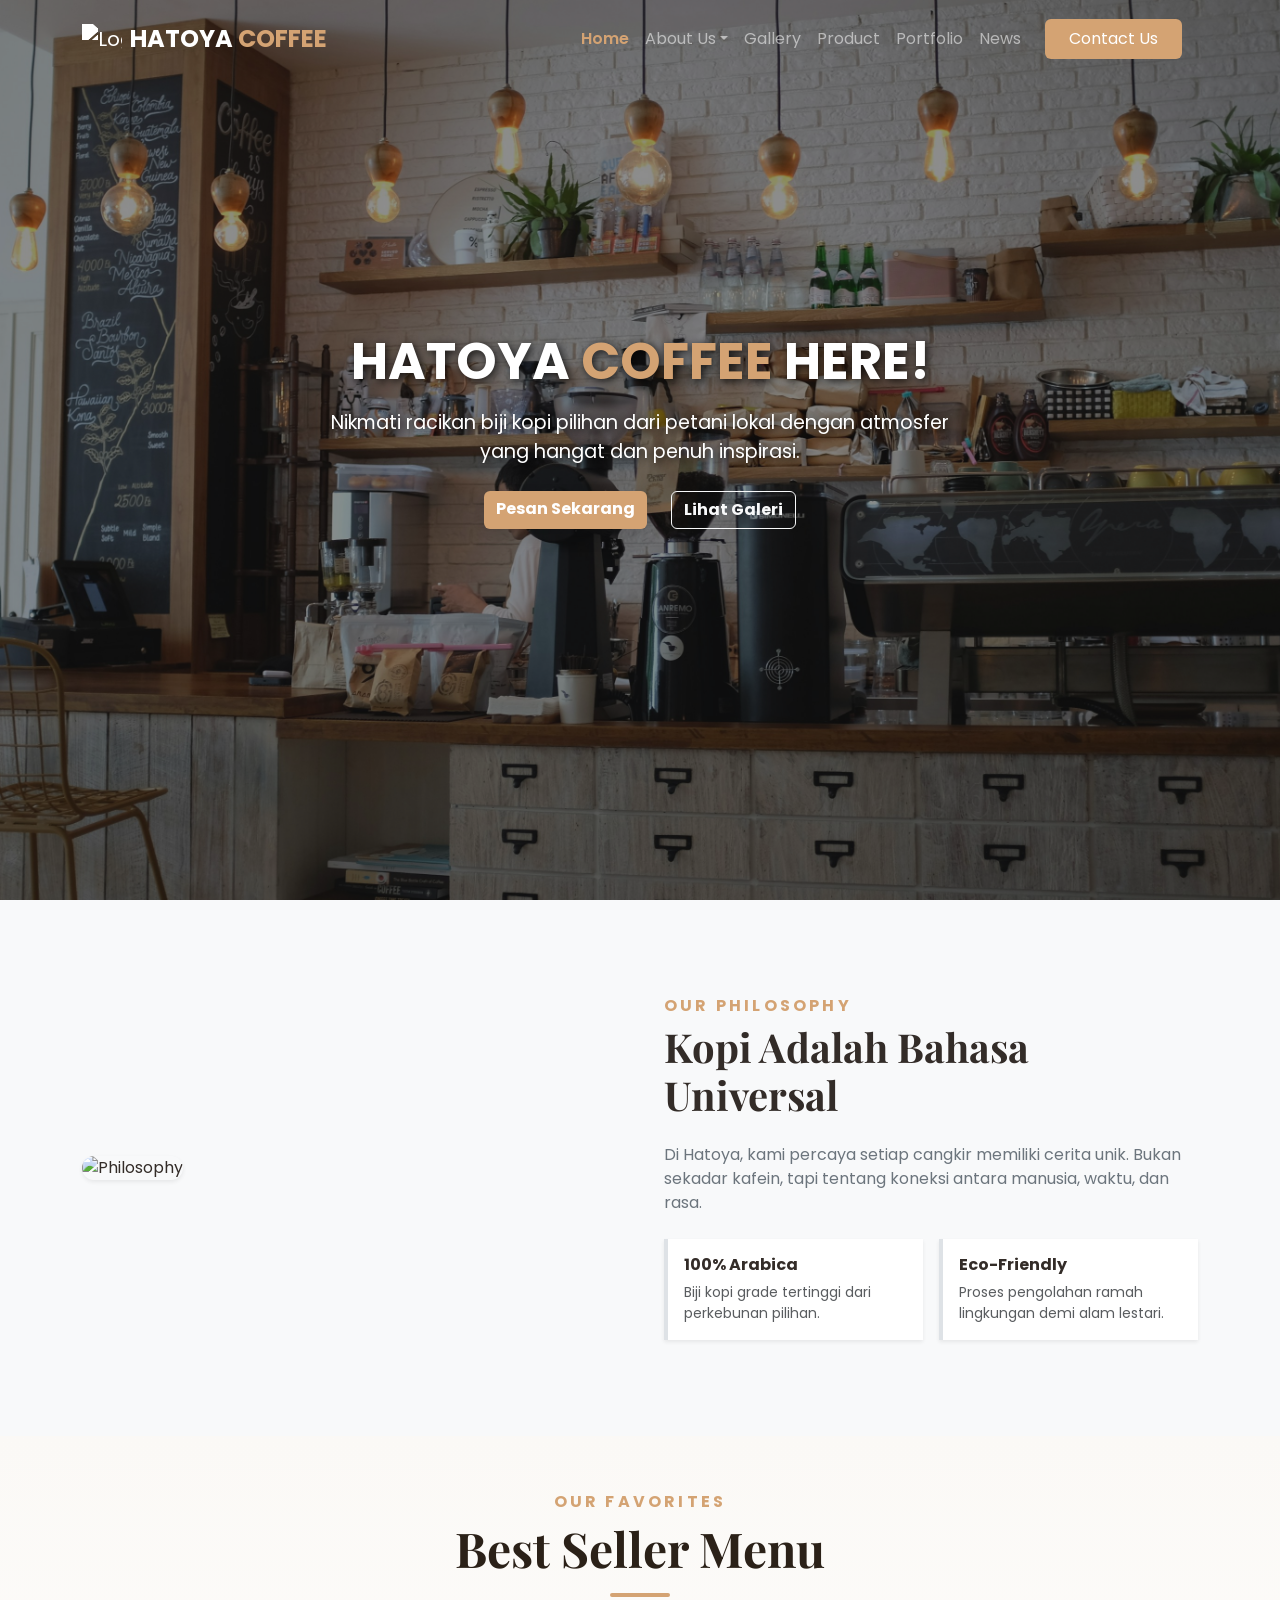
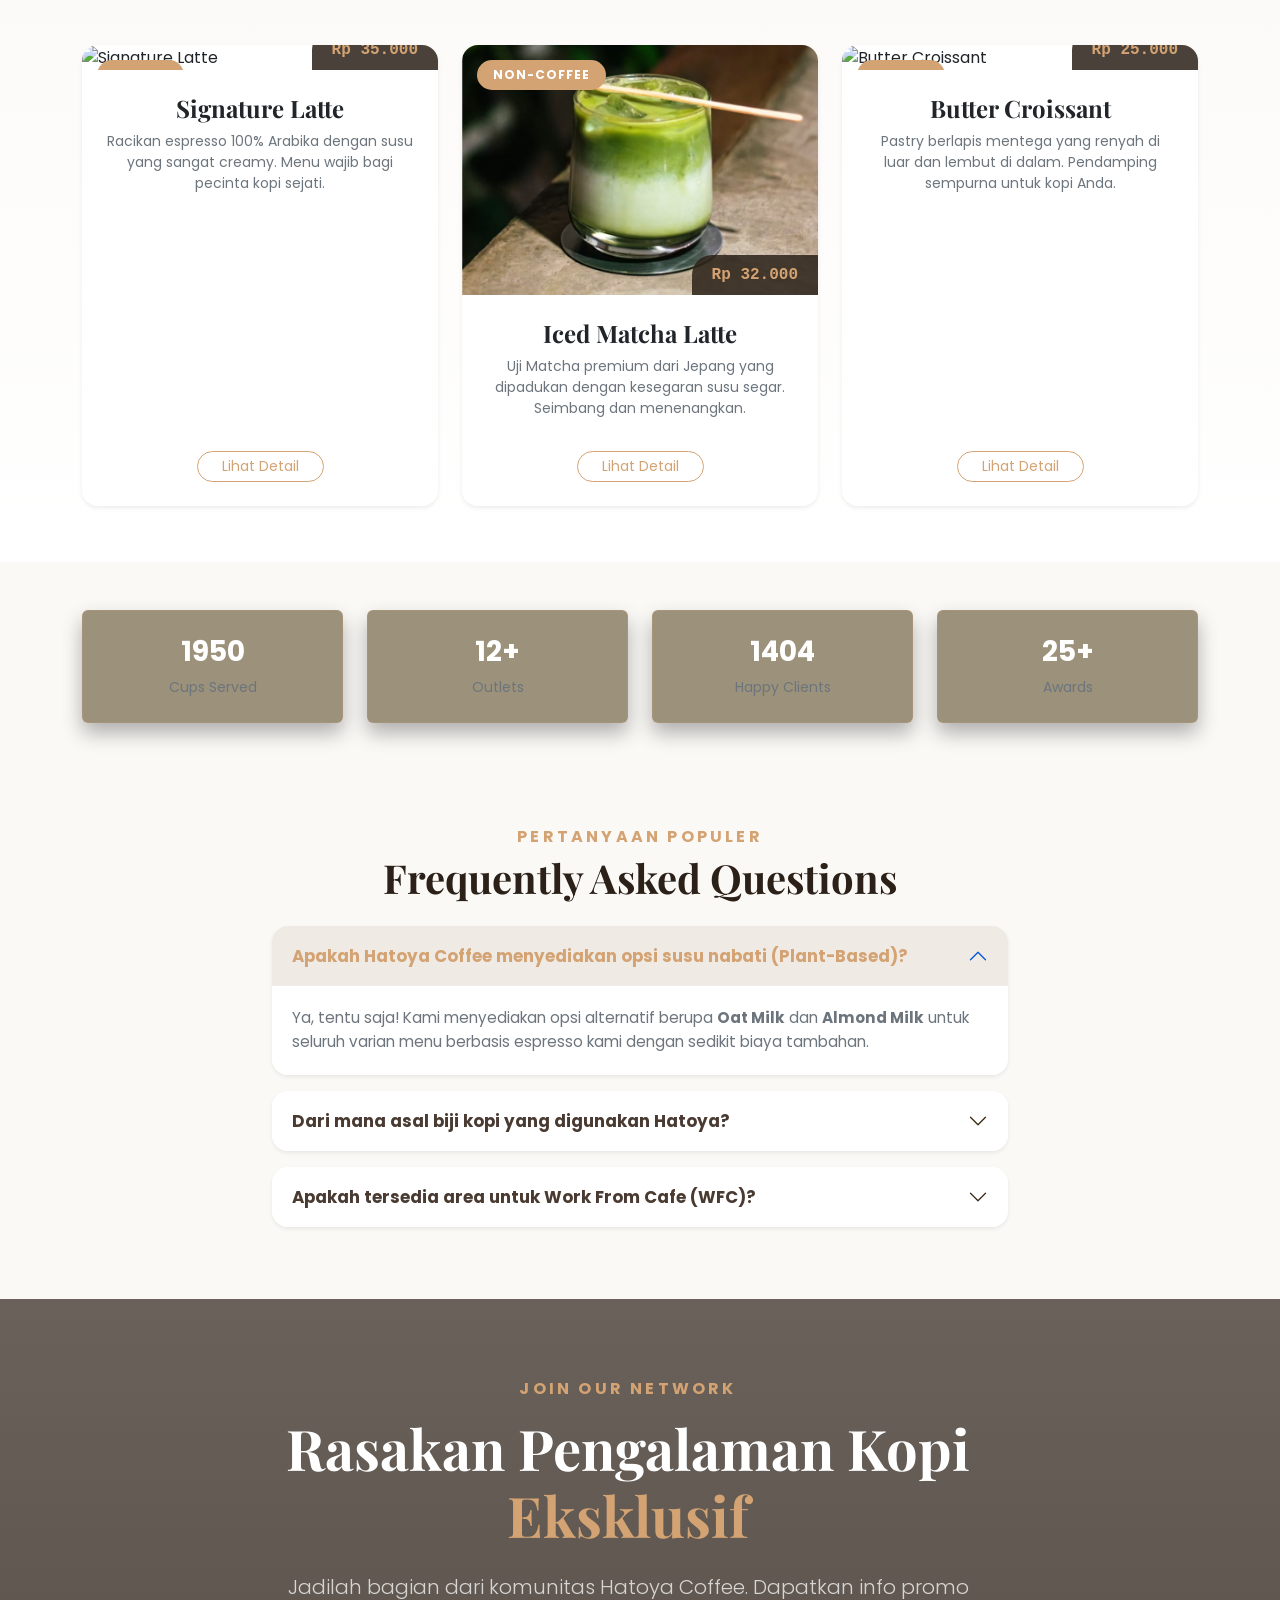
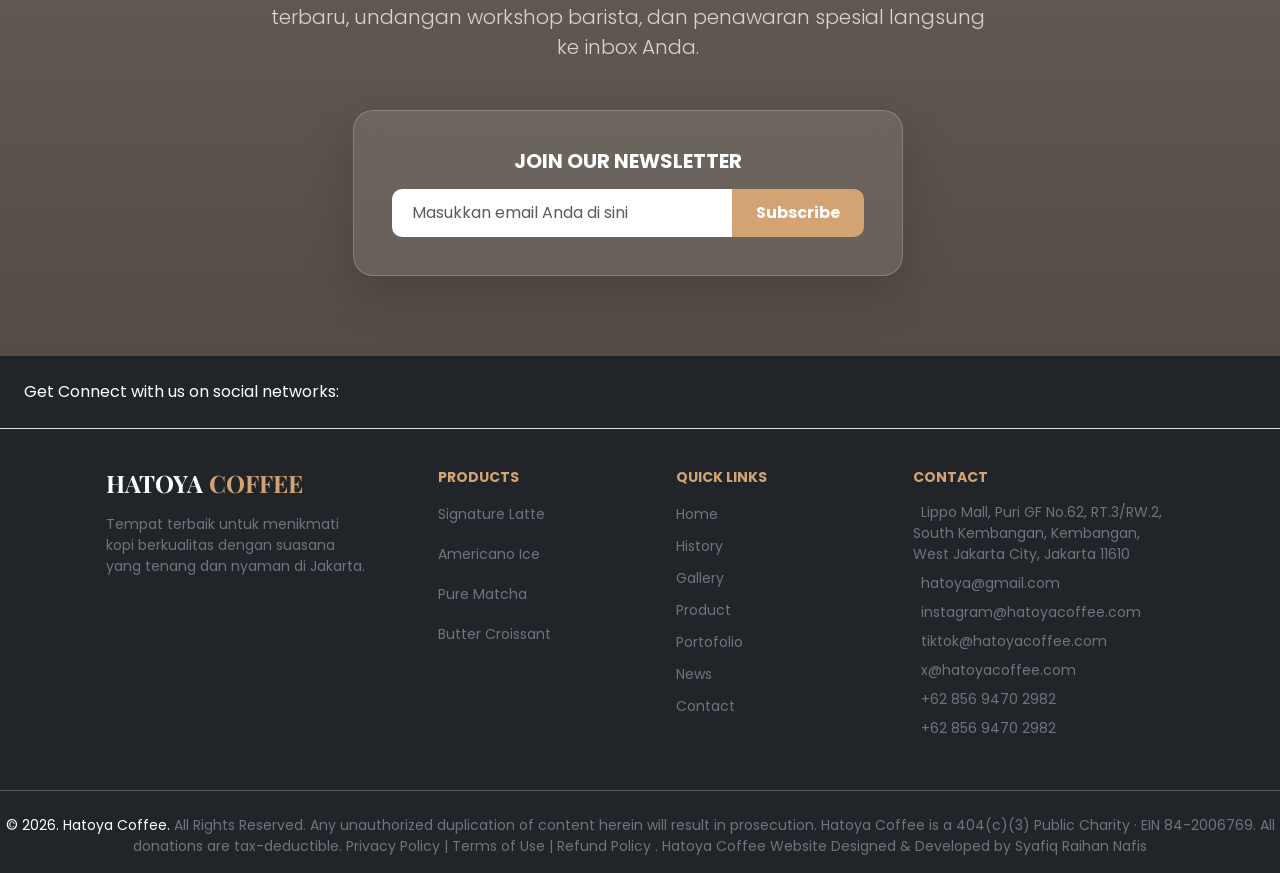
==== index.html @ ca7d9794 "Mengunggah proyek web pertama kali" ====
<!doctype html>
<html lang="en">
  <head>
    <meta charset="UTF-8" />
    <meta name="viewport" content="width=device-width, initial-scale=1.0" />
    <title>Hatoya Coffee - Sensasi Kopi Kekinian</title>

    <link
      href="https://cdn.jsdelivr.net/npm/bootstrap@5.3.3/dist/css/bootstrap.min.css"
      rel="stylesheet"
    />
    <link
      href="https://fonts.googleapis.com/css2?family=Poppins:wght@300;400;600;700&family=Playfair+Display:wght@700&display=swap"
      rel="stylesheet"
    />
    <script
      src="https://kit.fontawesome.com/2e8c644617.js"
      crossorigin="anonymous"
      crossorigin="anonymous"
    ></script>
    <link rel="stylesheet" href="CSS/style.css" />
  </head>

  <body>
    <!-- NAVBAR -->
    <nav
      class="navbar navbar-expand-lg navbar-dark fixed-top py-3 transition-nav"
    >
      <div class="container">
        <a class="navbar-brand d-flex align-items-center" href="index.html">
          <img
            src="https://cdn-icons-png.flaticon.com/512/924/924514.png"
            width="40"
            alt="Logo"
            class="me-2 filter-white"
          />
          <span class="fw-bold fs-4"
            >HATOYA<span class="text-accent"> COFFEE</span></span
          >
        </a>
        <button
          class="navbar-toggler border-0"
          type="button"
          data-bs-toggle="offcanvas"
          data-bs-target="#offcanvasNavbar"
        >
          <span class="navbar-toggler-icon"></span>
        </button>

        <div
          class="offcanvas offcanvas-end text-bg-dark"
          tabindex="-1"
          id="offcanvasNavbar"
        >
          <div class="offcanvas-header">
            <h5 class="offcanvas-title">Menu Utama</h5>
            <button
              type="button"
              class="btn-close btn-close-white"
              data-bs-dismiss="offcanvas"
            ></button>
          </div>
          <div class="offcanvas-body">
            <ul class="navbar-nav justify-content-end flex-grow-1 pe-3">
              <li class="nav-item">
                <a class="nav-link active" href="index.html">Home</a>
              </li>
              <li class="nav-item dropdown">
                <a
                  class="nav-link dropdown-toggle"
                  href="#"
                  role="button"
                  data-bs-toggle="dropdown"
                  >About Us</a
                >
                <ul class="dropdown-menu dropdown-menu-dark">
                  <li>
                    <a class="dropdown-item" href="history.html">History</a>
                  </li>
                  <li>
                    <a class="dropdown-item" href="visi.html"
                      >Vision & Mission</a
                    >
                  </li>
                </ul>
              </li>
              <li class="nav-item">
                <a class="nav-link" href="gallery.html">Gallery</a>
              </li>
              <li class="nav-item">
                <a class="nav-link" href="product.html">Product</a>
              </li>
              <li class="nav-item">
                <a class="nav-link" href="porto.html">Portfolio</a>
              </li>
              <li class="nav-item">
                <a class="nav-link" href="news.html">News</a>
              </li>
              <li class="nav-item">
                <a
                  class="nav-link btn btn-accent ms-lg-3 text-white px-4 mt-2 mt-lg-0 inline-btn-mobile"
                  href="contact.html"
                  >Contact Us</a
                >
              </li>
            </ul>
          </div>
        </div>
      </div>
    </nav>

    <!-- HERO CAROUSEL -->
    <div
      id="carouselExampleSlidesOnly"
      class="carousel slide carousel-fade"
      data-bs-ride="carousel"
      data-bs-interval="3000"
    >
      <div class="carousel-inner">
        <!-- SLIDE 1 -->
        <div class="carousel-item active">
          <div class="carousel-image-wrapper">
            <img
              src="image/nafinia-putra-Kwdp-0pok-I-unsplash (1).jpg"
              class="d-block w-100 hero-img"
              alt="Coffee Slide 1"
            />
          </div>
          <div
            class="carousel-caption d-flex flex-column justify-content-center align-items-center h-100 px-3"
          >
            <h1 class="hero-title fw-bold mb-2 mb-md-3 text-shadow-custom">
              HATOYA <span class="text-accent">COFFEE</span> HERE!
            </h1>
            <p class="hero-desc mb-3 mb-md-4 text-shadow-custom">
              Nikmati racikan biji kopi pilihan dari petani lokal dengan
              atmosfer yang hangat dan penuh inspirasi.
            </p>
            <div class="d-flex gap-2 gap-sm-4 hero-btn-group">
              <a
                href="product.html"
                class="btn btn-accent text-white fw-bold shadow custom-hero-btn"
                >Pesan Sekarang</a
              >
              <a
                href="gallery.html"
                class="btn btn-outline-light fw-bold custom-hero-btn"
                >Lihat Galeri</a
              >
            </div>
          </div>
        </div>

        <!-- SLIDE 2 -->
        <div class="carousel-item">
          <div class="carousel-image-wrapper">
            <img
              src="image/petr-sevcovic-qE1jxYXiwOA-unsplash (1).jpg"
              class="d-block w-100 hero-img"
              alt="Coffee Slide 2"
            />
          </div>
          <div
            class="carousel-caption d-flex flex-column justify-content-center align-items-center h-100 px-3"
          >
            <h1 class="hero-title fw-bold mb-2 mb-md-3 text-shadow-custom">
              HATOYA <span class="text-accent">COFFEE</span> HERE!
            </h1>
            <p class="hero-desc mb-3 mb-md-4 text-shadow-custom">
              Ruang nyaman yang dirancang khusus untuk bekerja, bersantai,
              ataupun berbagi cerita berharga.
            </p>
            <div class="d-flex gap-2 gap-sm-4 hero-btn-group">
              <a
                href="product.html"
                class="btn btn-accent text-white fw-bold shadow custom-hero-btn"
                >Pesan Sekarang</a
              >
              <a
                href="gallery.html"
                class="btn btn-outline-light fw-bold custom-hero-btn"
                >Lihat Galeri</a
              >
            </div>
          </div>
        </div>

        <!-- SLIDE 3 -->
        <div class="carousel-item">
          <div class="carousel-image-wrapper">
            <img
              src="image/daan-evers-tKN1WXrzQ3s-unsplash (1).jpg"
              class="d-block w-100 hero-img"
              alt="Coffee Slide 3"
            />
          </div>
          <div
            class="carousel-caption d-flex flex-column justify-content-center align-items-center h-100 px-3"
          >
            <h1 class="hero-title fw-bold mb-2 mb-md-3 text-shadow-custom">
              HATOYA <span class="text-accent">COFFEE</span> HERE!
            </h1>
            <p class="hero-desc mb-3 mb-md-4 text-shadow-custom">
              Setiap tetes diekstraksi secara presisi oleh barista berpengalaman
              demi rasa otentik yang konsisten.
            </p>
            <div class="d-flex gap-2 gap-sm-4 hero-btn-group">
              <a
                href="product.html"
                class="btn btn-accent text-white fw-bold shadow custom-hero-btn"
                >Pesan Sekarang</a
              >
              <a
                href="gallery.html"
                class="btn btn-outline-light fw-bold custom-hero-btn"
                >Lihat Galeri</a
              >
            </div>
          </div>
        </div>
      </div>
    </div>

    <!-- PHILOSOPHY SECTION -->
    <section class="py-5 bg-light">
      <div class="container py-4 py-md-5">
        <div class="row align-items-center g-4 g-lg-5">
          <div class="col-lg-6">
            <img
              src="https://images.unsplash.com/photo-1442512595331-e89e73853f31?q=80&w=1000&auto=format&fit=crop"
              class="img-fluid rounded-5 shadow-sm w-100 content-img"
              alt="Philosophy"
            />
          </div>
          <div class="col-lg-6 text-center text-lg-start">
            <h6 class="text-accent fw-bold text-uppercase tracking-widest mb-2">
              Our Philosophy
            </h6>
            <h2
              class="display-6 display-md-5 fw-bold mb-3 mb-md-4 font-playfair"
            >
              Kopi Adalah Bahasa Universal
            </h2>
            <p class="text-secondary fs-6 fs-md-5 mb-4">
              Di Hatoya, kami percaya setiap cangkir memiliki cerita unik. Bukan
              sekadar kafein, tapi tentang koneksi antara manusia, waktu, dan
              rasa.
            </p>
            <div class="row g-3 text-start">
              <div class="col-sm-6">
                <div
                  class="p-3 border-start border-4 border-accent bg-white shadow-sm h-100"
                >
                  <h5 class="fw-bold fs-6 fs-sm-5">100% Arabica</h5>
                  <p class="small text-muted mb-0">
                    Biji kopi grade tertinggi dari perkebunan pilihan.
                  </p>
                </div>
              </div>
              <div class="col-sm-6">
                <div
                  class="p-3 border-start border-4 border-accent bg-white shadow-sm h-100"
                >
                  <h5 class="fw-bold fs-6 fs-sm-5">Eco-Friendly</h5>
                  <p class="small text-muted mb-0">
                    Proses pengolahan ramah lingkungan demi alam lestari.
                  </p>
                </div>
              </div>
            </div>
          </div>
        </div>
      </div>
    </section>

    <!-- BEST SELLER -->
    <section class="py-5 best-seller-section">
      <div class="container py-2">
        <div class="text-center mb-5">
          <h6 class="text-accent fw-bold text-uppercase tracking-widest mb-2">
            Our Favorites
          </h6>
          <h2 class="display-5 fw-bold font-playfair text-coffee-dark">
            Best Seller Menu
          </h2>
          <div class="divider-coffee mx-auto mt-3"></div>
        </div>

        <div class="row row-cols-1 row-cols-md-3 g-4 justify-content-center">
          <div class="col">
            <div
              class="card h-100 border-0 shadow-sm rounded-4 overflow-hidden card-best-seller"
            >
              <div class="position-relative overflow-hidden group-img">
                <img
                  src="https://images.unsplash.com/photo-1593443320739-77f74939d0da?q=80&w=736&auto=format&fit=crop&ixlib=rb-4.1.0&ixid=M3wxMjA3fDB8MHxwaG90by1wYWdlfHx8fGVufDB8fHx8fA%3D%3D"
                  class="card-img-top img-zoom"
                  alt="Signature Latte"
                />
                <div class="card-badge-top">Coffee</div>
                <div class="price-overlay">Rp 35.000</div>
              </div>
              <div class="card-body p-4 text-center">
                <h5 class="card-title fw-bold font-playfair fs-4">
                  Signature Latte
                </h5>
                <p class="card-text text-secondary small">
                  Racikan espresso 100% Arabika dengan susu yang sangat creamy.
                  Menu wajib bagi pecinta kopi sejati.
                </p>
              </div>
              <div class="card-footer bg-white border-0 pb-4 text-center">
                <a
                  href="product.html"
                  class="btn btn-outline-accent rounded-pill px-4 btn-sm"
                  >Lihat Detail</a
                >
              </div>
            </div>
          </div>

          <div class="col">
            <div
              class="card h-100 border-0 shadow-sm rounded-4 overflow-hidden card-best-seller"
            >
              <div class="position-relative overflow-hidden group-img">
                <img
                  src="image/Cuplikan layar 2026-07-07 213420.png"
                  class="card-img-top img-zoom"
                  alt="Matcha Latte"
                />
                <div class="card-badge-top">Non-Coffee</div>
                <div class="price-overlay">Rp 32.000</div>
              </div>
              <div class="card-body p-4 text-center">
                <h5 class="card-title fw-bold font-playfair fs-4">
                  Iced Matcha Latte
                </h5>
                <p class="card-text text-secondary small">
                  Uji Matcha premium dari Jepang yang dipadukan dengan kesegaran
                  susu segar. Seimbang dan menenangkan.
                </p>
              </div>
              <div class="card-footer bg-white border-0 pb-4 text-center">
                <a
                  href="product.html"
                  class="btn btn-outline-accent rounded-pill px-4 btn-sm"
                  >Lihat Detail</a
                >
              </div>
            </div>
          </div>

          <div class="col">
            <div
              class="card h-100 border-0 shadow-sm rounded-4 overflow-hidden card-best-seller"
            >
              <div class="position-relative overflow-hidden group-img">
                <img
                  src="https://images.unsplash.com/photo-1555507036-ab1f4038808a?q=80&w=800"
                  class="card-img-top img-zoom"
                  alt="Butter Croissant"
                />
                <div class="card-badge-top">Pastry</div>
                <div class="price-overlay">Rp 25.000</div>
              </div>
              <div class="card-body p-4 text-center">
                <h5 class="card-title fw-bold font-playfair fs-4">
                  Butter Croissant
                </h5>
                <p class="card-text text-secondary small">
                  Pastry berlapis mentega yang renyah di luar dan lembut di
                  dalam. Pendamping sempurna untuk kopi Anda.
                </p>
              </div>
              <div class="card-footer bg-white border-0 pb-4 text-center">
                <a
                  href="product.html"
                  class="btn btn-outline-accent rounded-pill px-4 btn-sm"
                  >Lihat Detail</a
                >
              </div>
            </div>
          </div>
        </div>
      </div>
    </section>

    <!-- COUNTER FACT SECTION -->
    <section class="py-5 text-white text-center">
      <div class="container">
        <div class="row g-3 g-md-4 justify-content-center">
          <div class="col-6 col-md-3">
            <div class="box-team-1 rounded h-100">
              <i
                class="fa-solid fa-mug-hot fa-2x fa-md-3x text-accent mb-2 mb-md-3"
              ></i>
              <h2 class="counter-item fw-bold fs-3 fs-md-2" data-target="5000">
                0
              </h2>
              <p class="text-secondary small mb-0">Cups Served</p>
            </div>
          </div>

          <div class="col-6 col-md-3">
            <div class="box-team-1 rounded h-100">
              <i
                class="fa-solid fa-store fa-2x fa-md-3x text-accent mb-2 mb-md-3"
              ></i>
              <h2 class="counter-item fw-bold fs-3 fs-md-2" data-target="12">
                0
              </h2>
              <p class="text-secondary small mb-0">Outlets</p>
            </div>
          </div>

          <div class="col-6 col-md-3">
            <div class="box-team-1 rounded h-100">
              <i
                class="fa-solid fa-face-smile fa-2x text-accent mb-2 mb-md-3"
              ></i>
              <h2 class="counter-item fw-bold fs-3 fs-md-2" data-target="3500">
                0
              </h2>
              <p class="text-secondary small mb-0">Happy Clients</p>
            </div>
          </div>

          <div class="col-6 col-md-3">
            <div class="box-team-1 rounded h-100">
              <i class="fa-solid fa-award fa-2x text-accent mb-2 mb-md-3"></i>
              <h2 class="counter-item fw-bold fs-3 fs-md-2" data-target="25">
                0
              </h2>
              <p class="text-secondary small mb-0">Awards</p>
            </div>
          </div>
        </div>
      </div>
    </section>

    <!-- FAQ -->
    <section class="py-5 faq-section">
      <div class="container py-2">
        <div class="row justify-content-center">
          <div class="col-lg-8 col-md-10">
            <div class="text-center mb-4">
              <h6
                class="text-accent fw-bold text-uppercase tracking-widest mb-2"
              >
                Pertanyaan Populer
              </h6>
              <h2 class="display-6 fw-bold font-playfair text-coffee-dark mb-4">
                Frequently Asked Questions
              </h2>
            </div>

            <div class="accordion custom-faq-accordion" id="faqAccordion">
              <div
                class="accordion-item mb-3 border-0 rounded-4 overflow-hidden shadow-sm"
              >
                <h2 class="accordion-header" id="faqHeadingOne">
                  <button
                    class="accordion-button fw-bold"
                    type="button"
                    data-bs-toggle="collapse"
                    data-bs-target="#faqCollapseOne"
                    aria-expanded="true"
                    aria-controls="faqCollapseOne"
                  >
                    Apakah Hatoya Coffee menyediakan opsi susu nabati
                    (Plant-Based)?
                  </button>
                </h2> 
                <div
                  id="faqCollapseOne"
                  class="accordion-collapse collapse show"
                  aria-labelledby="faqHeadingOne"
                  data-bs-parent="#faqAccordion"
                >
                  <div class="accordion-body text-secondary">
                    Ya, tentu saja! Kami menyediakan opsi alternatif berupa
                    <strong>Oat Milk</strong> dan
                    <strong>Almond Milk</strong> untuk seluruh varian menu
                    berbasis espresso kami dengan sedikit biaya tambahan.
                  </div>
                </div>
              </div>

              <div
                class="accordion-item mb-3 border-0 rounded-4 overflow-hidden shadow-sm"
              >
                <h2 class="accordion-header" id="faqHeadingTwo">
                  <button
                    class="accordion-button collapsed fw-bold"
                    type="button"
                    data-bs-toggle="collapse"
                    data-bs-target="#faqCollapseTwo"
                    aria-expanded="false"
                    aria-controls="faqCollapseTwo"
                  >
                    Dari mana asal biji kopi yang digunakan Hatoya?
                  </button>
                </h2>
                <div
                  id="faqCollapseTwo"
                  class="accordion-collapse collapse"
                  aria-labelledby="faqHeadingTwo"
                  data-bs-parent="#faqAccordion"
                >
                  <div class="accordion-body text-secondary">
                    Kami menggunakan 100% biji kopi Arabika pilihan yang
                    didapatkan langsung melalui perdagangan adil (Fair Trade)
                    dari petani lokal di daerah Jawa Barat, Gayo, dan Toraja.
                  </div>
                </div>
              </div>

              <div
                class="accordion-item mb-3 border-0 rounded-4 overflow-hidden shadow-sm"
              >
                <h2 class="accordion-header" id="faqHeadingThree">
                  <button
                    class="accordion-button collapsed fw-bold"
                    type="button"
                    data-bs-toggle="collapse"
                    data-bs-target="#faqCollapseThree"
                    aria-expanded="false"
                    aria-controls="faqCollapseThree"
                  >
                    Apakah tersedia area untuk Work From Cafe (WFC)?
                  </button>
                </h2>
                <div
                  id="faqCollapseThree"
                  class="accordion-collapse collapse"
                  aria-labelledby="faqHeadingThree"
                  data-bs-parent="#faqAccordion"
                >
                  <div class="accordion-body text-secondary">
                    Sangat tersedia. Seluruh outlet kami dilengkapi dengan
                    koneksi Wi-Fi berkecepatan tinggi, stopkontak di setiap
                    meja, serta suasana tenang yang mendukung produktivitas
                    Anda.
                  </div>
                </div>
              </div>
            </div>
          </div>
        </div>
      </div>
    </section>

    <!-- PARALLAX -->
    <section class="parallax-container">
    <div class="parallax-overlay">
      <div class="container h-100 d-flex align-items-center">
        <div class="row w-100 justify-content-center">
          <div class="col-lg-8 text-center text-white">
              <h6 class="text-accent fw-bold text-uppercase tracking-widest mb-3">Join Our Network</h6>
              <h2 class="display-4 fw-bold font-playfair mb-4">Rasakan Pengalaman Kopi <span class="text-accent">Eksklusif</span></h2>
              <p class="lead mb-5 opacity-75">Jadilah bagian dari komunitas Hatoya Coffee. Dapatkan info promo terbaru, undangan workshop barista, dan penawaran spesial langsung ke inbox Anda.</p>
                    
              <div class="newsletter-box mx-auto shadow-lg">
                <form action="" method="post" class="p-2">
                    <h5 class="fw-bold mb-3">JOIN OUR NEWSLETTER</h5>
                      <div class="input-group">
                        <input type="email" class="form-control border-0 bg-white" placeholder="Masukkan email Anda di sini" aria-label="Email address" required>
                        <button class="btn btn-accent px-4 py-2 text-white fw-bold" type="submit">Subscribe</button>
                      </div>
                </form>
              </div>
          </div>
        </div>
      </div>
    </div>
    </section>

    <!-- FOOTER -->
    <footer class="bg-dark text-white pt-0 pb-3">
      <section
        class="d-flex justify-content-center justify-content-lg-between p-4 border-bottom"
      >
        <div class="me-5 d-none d-lg-block">
          <span>Get Connect with us on social networks:</span>
        </div>
        <div>
          <a href="" class="me-4 text-reset text-decoration-none"
            ><i class="fa-brands fa-facebook"></i
          ></a>
          <a href="" class="me-4 text-reset text-decoration-none"
            ><i class="fa-brands fa-tiktok"></i
          ></a>
          <a href="" class="me-4 text-reset text-decoration-none"
            ><i class="fa-brands fa-instagram"></i
          ></a>
          <a href="" class="me-4 text-reset text-decoration-none"
            ><i class="fa-brands fa-x-twitter"></i
          ></a>
        </div>
      </section>
      
      <section class="container text-center text-md-start">
        <div class="row mt-3 g-4">
          <div
            class="col-md-3 col-lg-4 col-xl-3 mx-auto mb-2 text-center text-md-start"
          >
            <h6 class="text-uppercase fw-bold mb-3 fs-4 font-playfair">
              HATOYA <span class="text-accent">COFFEE</span>
            </h6>
            <p class="text-secondary small">
              Tempat terbaik untuk menikmati kopi berkualitas dengan suasana
              yang tenang dan nyaman di Jakarta.
            </p>
            <div class="col-12 my-3 mb-2">
              <iframe src="https://www.google.com/maps/embed?pb=!1m18!1m12!1m3!1d3966.555663594438!2d106.73591387628485!3d-6.1901612937974315!2m3!1f0!2f0!3f0!3m2!1i1024!2i768!4f13.1!3m3!1m2!1s0x2e69f707d075e46d%3A0x4c790dd93c75e12b!2sHatoya%20Matcha!5e0!3m2!1sen!2sid!4v1783397836630!5m2!1sen!2sid" allowfullscreen="" loading="lazy" referrerpolicy="strict-origin-when-cross-origin" class="w-100"></iframe>
            </div>
          </div>
          <div class="col-md-2 col-lg-2 col-xl-2 mx-auto mb-4">
          <h6 class="text-uppercase fw-bold mb-3 text-accent small">Products</h6>
          <p>
            <a href="#" class="text-secondary text-decoration-none hover-link small">Signature Latte</a>
          </p>
          <p>
            <a href="#" class="text-secondary text-decoration-none hover-link small">Americano Ice</a>
          </p>
          <p>
            <a href="#" class="text-secondary text-decoration-none hover-link small">Pure Matcha</a>
          </p>
          <p>
            <a href="#" class="text-secondary text-decoration-none hover-link small">Butter Croissant</a>
          </p>
        </div>
        <!-- GRID COLUMNS -->
          <div
            class="col-md-2 col-lg-2 col-xl-2 mx-auto mb-2 text-center text-md-start"
          >
            <h6 class="text-uppercase fw-bold mb-3 text-accent small">
              Quick Links
            </h6>
            <ul class="list-unstyled adaptive-footer-links">
              <li class="mb-2">
                <a
                  href="index.html"
                  class="text-secondary text-decoration-none hover-link small"
                  >Home</a
                >
              </li>
              <li class="mb-2">
                <a
                  href="history.html"
                  class="text-secondary text-decoration-none hover-link small"
                  >History</a
                >
              </li>
              <li class="mb-2">
                <a
                  href="gallery.html"
                  class="text-secondary text-decoration-none hover-link small"
                  >Gallery</a
                >
              </li>
              <li class="mb-2">
                <a
                  href="product.html"
                  class="text-secondary text-decoration-none hover-link small"
                  >Product</a
                >
              </li>
              <li class="mb-2">
                <a
                  href="porto.html"
                  class="text-secondary text-decoration-none hover-link small"
                  >Portofolio</a
                >
              </li>
              <li class="mb-2">
                <a
                  href="news.html"
                  class="text-secondary text-decoration-none hover-link small"
                  >News</a
                >
              </li>
              <li class="mb-2">
                <a
                  href="contact.html"
                  class="text-secondary text-decoration-none hover-link small"
                  >Contact</a
                >
              </li>
            </ul>
          </div>
          <div
            class="col-md-4 col-lg-3 col-xl-3 mx-auto mb-md-0 mb-2 text-center text-md-start text-secondary"
          >
            <h6 class="text-uppercase fw-bold mb-3 text-accent small">
              Contact
            </h6>
            <p class="small mb-2">
              <i class="fas fa-home me-2 text-accent"></i> Lippo Mall, Puri GF No.62, RT.3/RW.2, South Kembangan, Kembangan, West Jakarta City, Jakarta 11610
            </p>
            <p class="small mb-2">
              <i class="fas fa-envelope me-2 text-accent"></i> hatoya@gmail.com
            </p>
            <p class="small mb-2">
              <i class="fa-brands fa-instagram me-2 text-accent"></i>  instagram@hatoyacoffee.com
            </p>
            <p class="small mb-2">
              <i class="fa-brands fa-tiktok me-2 text-accent"></i>  tiktok@hatoyacoffee.com
            </p>
            <p class="small mb-2">
              <i class="fa-brands fa-x-twitter me-2 text-accent"></i>   x@hatoyacoffee.com
            </p>
            <p class="small mb-2">
              <i class="fas fa-phone me-2 text-accent"></i> +62 856 9470 2982
            </p>
            <p class="small mb-2">
              <i class="fas fa-print me-2 text-accent"></i> +62 856 9470 2982
            </p>
          </div>
        </div>
    </section>

        <hr class="my-4 bg-secondary opacity-25" />
        <div class="text-center text-secondary small">
          <span class="text-white">© 2026. Hatoya Coffee.</span> All Rights Reserved. Any unauthorized duplication of content herein will result in prosecution. Hatoya Coffee is a 404(c)(3) Public Charity · EIN 84-2006769. All donations are tax-deductible. Privacy Policy | Terms of Use | Refund Policy . Hatoya Coffee Website Designed & Developed by Syafiq Raihan Nafis
        </div>
      </div>
    </footer>

    <script src="https://cdn.jsdelivr.net/npm/bootstrap@5.3.3/dist/js/bootstrap.bundle.min.js"></script>

    <script>
      // Navbar scroll effect
      window.addEventListener("scroll", function () {
        const nav = document.querySelector(".navbar");
        if (window.scrollY > 50) {
          nav.classList.add("bg-dark", "shadow", "py-2");
        } else {
          nav.classList.remove("bg-dark", "shadow", "py-2");
        }
      });

      // Counter Animation dengan Intersection Observer agar animasi berjalan saat di-scroll ke areanya saja
      const counters = document.querySelectorAll(".counter-item");
      const speed = 200;

      const runCounter = (counter) => {
        const updateCount = () => {
          const target = +counter.getAttribute("data-target");
          const count = +counter.innerText.replace("+", "");
          const inc = target / speed;

          if (count < target) {
            counter.innerText = Math.ceil(count + inc);
            setTimeout(updateCount, 1);
          } else {
            counter.innerText = target + "+";
          }
        };
        updateCount();
      };

      const observer = new IntersectionObserver(
        (entries, observer) => {
          entries.forEach((entry) => {
            if (entry.isIntersecting) {
              runCounter(entry.target);
              observer.unobserve(entry.target);
            }
          });
        },
        { threshold: 0.5 },
      );

      counters.forEach((counter) => observer.observe(counter));
    </script>
  </body>
</html>
---- CSS/style.css ----
/* Custom Properties */
:root {
  --primary-color: #1e1e1e;
  --accent-color: #d4a373; /* Warna Latte/Coffee */
  --accent-hover: #bc8a5f;
  --text-white: #ffffff;
}

body {
  font-family: "Poppins", sans-serif;
  overflow-x: hidden;
}

.font-playfair {
  font-family: "Playfair Display", serif;
}

.text-accent {
  color: var(--accent-color);
}

.bg-accent {
  background-color: var(--accent-color);
}

.btn-accent {
  background-color: var(--accent-color);
  border: none;
  transition: 0.3s;
}

.btn-accent:hover {
  background-color: var(--accent-hover);
  transform: translateY(-2px);
}

/* Navbar */
.transition-nav {
  transition: all 0.4s ease;
  background: transparent;
}

.filter-white {
  filter: brightness(0) invert(1);
}

/* Hero Section */
.hero-section {
  min-height: 100vh;
  background:
    linear-gradient(rgba(0, 0, 0, 0.6), rgba(0, 0, 0, 0.6)),
    url("https://images.unsplash.com/photo-1497933321188-ee538cd79734?q=80&w=2000&auto=format&fit=crop");
  background-size: cover;
  background-position: center;
  background-attachment: fixed;
}

.text-shadow-custom {
  text-shadow: 2px 2px 4px rgba(0, 0, 0, 0.6);
}

.rounded-custom {
  border-radius: 30% 70% 70% 30% / 30% 30% 70% 70%;
}

.hero-text-box h1 {
  text-shadow: 2px 2px 10px rgba(0, 0, 0, 0.5);
}

/* Animations */
.floating-anim {
  animation: floating 3s ease-in-out infinite;
}

@keyframes floating {
  0% {
    transform: translateY(0px);
  }
  50% {
    transform: translateY(-20px);
  }
  100% {
    transform: translateY(0px);
  }
}

/* Hover Effects */
.hover-link:hover {
  color: var(--accent-color) !important;
  padding-left: 5px;
  transition: 0.3s;
}

/* Responsive fixes */
@media (max-width: 991px) {
  .navbar {
    background-color: var(--primary-color) !important;
  }
}

/* History Updated */
/* Update pada style.css */
.tracking-widest {
  letter-spacing: 0.2rem;
}

.badge.bg-accent {
  padding: 10px 20px;
  font-size: 0.9rem;
  border-radius: 50px;
}

.card {
  transition: transform 0.3s ease;
}

.card:hover {
  transform: translateY(-10px);
}

.navbar-nav .nav-link.active {
  color: var(--accent-color) !important;
  font-weight: 600;
}
/* History Updated */

/* Gallery Updated */
/* Gallery Styles */
.gallery-card {
  position: relative;
  overflow: hidden;
  border-radius: 15px;
  cursor: pointer;
  height: 250px;
}

.gallery-card img {
  width: 100%;
  height: 100%;
  object-fit: cover;
  transition: transform 0.5s ease;
}

.gallery-overlay {
  position: absolute;
  top: 0;
  left: 0;
  width: 100%;
  height: 100%;
  background: rgba(212, 163, 115, 0.7); /* Accent Color with Transparency */
  display: flex;
  align-items: center;
  justify-content: center;
  opacity: 0;
  transition: opacity 0.3s ease;
  color: white;
}

.gallery-card:hover img {
  transform: scale(1.1);
}

.gallery-card:hover .gallery-overlay {
  opacity: 1;
}

.gallery-item {
  transition:
    opacity 0.3s ease,
    transform 0.3s ease;
}

/* Filter Button Active Style */
.filter-btn.active {
  box-shadow: 0 4px 15px rgba(212, 163, 115, 0.4);
}

/* Lightbox Animation */
#lightboxModal .modal-content {
  animation: zoomIn 0.3s ease;
}

@keyframes zoomIn {
  from {
    transform: scale(0.8);
    opacity: 0;
  }
  to {
    transform: scale(1);
    opacity: 1;
  }
}
/* Gallery Updated */

/* Product Updated */
/* Product Page Specific Styles */
.product-card-item .card {
  transition: all 0.3s ease;
}

.product-card-item .card:hover {
  transform: translateY(-10px);
  box-shadow: 0 15px 30px rgba(0, 0, 0, 0.1) !important;
}

.product-card-item img {
  transition: transform 0.5s ease;
  object-fit: cover;
  height: 200px;
}

.product-card-item .card:hover img {
  transform: scale(1.05);
}

.input-group .form-control:focus {
  border-color: var(--accent-color);
  box-shadow: none;
}

.sticky-top {
  transition: all 0.3s ease;
}

/* Button Customization */
.btn-dark.rounded-circle {
  width: 35px;
  height: 35px;
  display: flex;
  align-items: center;
  justify-content: center;
  padding: 0;
}
/* Product Updated */

/* Portofolio Updated */

/* Portofolio Updated */

/* News Updated */
/* News & Blog Styles */
.news-card {
  transition: all 0.3s ease-in-out;
}

.news-card:hover {
  transform: translateY(-10px);
  box-shadow: 0 20px 40px rgba(0, 0, 0, 0.1) !important;
}

.news-card img {
  height: 200px;
  object-fit: cover;
}

.object-fit-cover {
  object-fit: cover;
}

/* Pagination Customization */
.page-link {
  width: 40px;
  height: 40px;
  display: flex;
  align-items: center;
  justify-content: center;
  transition: 0.3s;
}

.page-link:hover {
  background-color: var(--accent-color);
  color: white !important;
}

.pagination .active .page-link {
  background-color: var(--accent-color) !important;
  color: white !important;
}

/* Badge Customization */
.badge.bg-accent {
  background-color: var(--accent-color) !important;
}
/* News Updated */

/* --- RESPONSIVE OPTIMIZATION CODES --- */

/* Pengaturan Dasar Gambar & Pembungkus Hero */
.carousel-image-wrapper {
  position: relative;
  width: 100%;
  height: 100vh; /* Default tinggi layar penuh di desktop */
  min-height: 500px;
  background-color: #1a1a1a;
}

.hero-img {
  width: 100%;
  height: 100%;
  object-fit: cover; /* Mencegah gambar gepeng saat ditarik */
  opacity: 0.5; /* Memberi efek gelap agar teks putih mudah dibaca */
}

/* Tipografi Dinamis Menggunakan Kombinasi CSS Clamp / Fluid */
.hero-title {
  font-size: clamp(1.8rem, 4vw, 3.8rem);
  line-height: 1.2;
}

.hero-desc {
  font-size: clamp(0.9rem, 1.5vw, 1.25rem);
  max-width: 650px;
  margin-left: auto;
  margin-right: auto;
}

/* Kustomisasi Efek Shadow Teks */
.text-shadow-custom {
  text-shadow: 2px 2px 8px rgba(0, 0, 0, 0.8);
}

/* --- MEDIA QUERIES UNTUK LAYAR HP & TABLET --- */

/* Perangkat Mobile/HP (Layar di bawah 576px) */
@media (max-width: 575.98px) {
  .carousel-image-wrapper {
    height: 70vh; /* Supaya di HP tidak terlalu memakan ruang ke bawah */
    min-height: 400px;
  }

  .carousel-caption {
    padding-left: 15px;
    padding-right: 15px;
  }

  .custom-hero-btn {
    padding: 10px 16px !important;
    font-size: 0.85rem !important;
  }

  .inline-btn-mobile {
    display: inline-block;
    width: auto;
  }

  .content-img {
    max-height: 300px;
    object-fit: cover;
  }
}

/* Perangkat Tablet/iPad (Layar antara 576px sampai 991.98px) */
@media (min-width: 576px) and (max-width: 991.98px) {
  .carousel-image-wrapper {
    height: 60vh;
    min-height: 480px;
  }

  .custom-hero-btn {
    padding: 12px 24px !important;
    font-size: 1rem !important;
  }
}

/* Memperbaiki Ukuran Icon & Jarak Padding di Layar Kecil */
@media (max-width: 767.98px) {
  section {
    padding-top: 3.5rem !important;
    padding-bottom: 3.5rem !important;
  }

  .adaptive-footer-links {
    display: flex;
    justify-content: center;
    gap: 15px;
    flex-wrap: wrap;
  }
}

.box-team-1 {
  /* Gunakan bayangan yang lebih halus agar terlihat profesional */
  box-shadow: 0 10px 20px rgba(0, 0, 0, 0.3);
  padding: 24px 16px;
  text-align: center;
  background-color: rgba(94, 75, 40, 0.6); /* Transparansi agar elegan */
  color: white;
  border: 1px solid rgba(212, 163, 115, 0.2); /* Border tipis warna emas coffee */
  transition: transform 0.3s ease;
  height: 100%; /* Agar tinggi kotak sama semua */
}

.box-team-1:hover {
  transform: translateY(-5px);
  background-color: rgba(94, 75, 40, 0.9);
  border-color: #d4a373; /* Warna accent saat hover */
}

.hover-faq:hover {
  background-color: #bc8a5f;
}

.hover-faq::after {
  background-color: #bc8a5f;
}

/* ==========================================================================
   WARNA BACKGROUND UTAMA WEBSITE & VARIABEL TEMA KOPI
   ========================================================================== */
body {
  background-color: #fbf9f6 !important; /* Warna krem lembut khas coffee shop hangat */
  color: #332c28; /* Warna teks abu gelap kehitaman kopi */
}

/* Helper warna teks khusus */
.text-coffee-dark {
  color: #2b2118;
}

/* ==========================================================================
   KUSTOMISASI KOMPONEN ACCORDION FAQ
   ========================================================================== */
.custom-faq-accordion .accordion-item {
  background-color: #ffffff;
  transition: all 0.3s ease;
}

/* Efek melayang saat item FAQ disorot */
.custom-faq-accordion .accordion-item:hover {
  transform: translateY(-2px);
  box-shadow: 0 8px 20px rgba(94, 75, 40, 0.1) !important;
}

/* Mengubah tampilan tombol header akordeon default */
.custom-faq-accordion .accordion-button {
  background-color: #ffffff;
  color: #4a3b32; /* Cokelat tua */
  font-family: "Poppins", sans-serif;
  padding: 20px;
  font-size: 1.05rem;
}

/* Saat FAQ sedang aktif / Terbuka (Expanded) */
.custom-faq-accordion .accordion-button:not(.collapsed) {
  background-color: #efeae4; /* Latar tombol sedikit kecokelatan saat dibuka */
  color: var(
    --accent-color,
    #d4a373
  ); /* Teks berubah menjadi warna aksen emas/latte */
  box-shadow: none;
}

/* Mengubah warna icon panah bawaan Bootstrap menjadi warna aksen */
.custom-faq-accordion .accordion-button::after {
  filter: sepia(50%) saturate(1000%) hue-rotate(340deg); /* Menyelaraskan warna panah ke cokelat */
}

/* Area konten jawaban */
.custom-faq-accordion .accordion-body {
  background-color: #ffffff;
  padding: 20px;
  font-size: 0.95rem;
  line-height: 1.6;
}

/* Tentu, sebagai Software Developer Anda, saya telah merancang renovasi menyeluruh untuk bagian Best Seller di website Hatoya Coffee Anda.

Fokus utama desain ini adalah menciptakan harmoni antara teks dan visual menggunakan skema warna Coffee Warm (Krem, Latte Gold, dan Espresso Brown). Saya telah menambahkan efek interactive hover, badges, dan tipografi yang elegan untuk memastikan bagian ini benar-benar menarik perhatian pelanggan (eye-catching).

Berikut adalah presentasi strategi desain dan kode implementasi lengkap untuk bagian Best Seller Anda.
Hatoya Best Seller Design Strategy
Jul 7, 2:11 PM

Berikut adalah kode renovasi lengkap untuk bagian Best Seller yang dapat Anda pasang langsung di file index.html.

Perubahan Utama:
Struktur Grid: Menggunakan row row-cols-1 row-cols-md-3 agar sangat responsif (1 kolom di HP, 3 kolom di laptop).

Visual Enhancement: Menambahkan Price Badge dan Interactive Overlay.

Modern Styling: Menggunakan bayangan lembut (soft shadows) dan sudut yang membulat (rounded corners) 20px agar selaras dengan desain profil Anda sebelumnya. */

/* ### 2. Update CSS (`style.css`) */
/* ==========================================================================
   BEST SELLER CARD CUSTOM STYLING
   ========================================================================== */
.best-seller-section {
  background: linear-gradient(180deg, #fbf9f6 0%, #ffffff 100%);
}

.divider-coffee {
  width: 60px;
  height: 4px;
  background-color: var(--accent-color);
  border-radius: 2px;
}

.card-best-seller {
  transition: all 0.4s cubic-bezier(0.165, 0.84, 0.44, 1);
}

.card-best-seller:hover {
  transform: translateY(-12px);
  box-shadow: 0 15px 45px rgba(94, 75, 40, 0.15) !important;
}

.img-zoom {
  transition: transform 0.8s ease;
  height: 250px;
  object-fit: cover;
}

.card-best-seller:hover .img-zoom {
  transform: scale(1.1);
}

/* Badge di atas gambar */
.card-badge-top {
  position: absolute;
  top: 15px;
  left: 15px;
  background-color: var(--accent-color);
  color: white;
  padding: 6px 16px;
  border-radius: 50px;
  font-size: 0.75rem;
  font-weight: 700;
  text-transform: uppercase;
  letter-spacing: 1px;
  z-index: 2;
}

/* Harga melayang */
.price-overlay {
  position: absolute;
  bottom: 0;
  right: 0;
  background: rgba(43, 33, 24, 0.85); /* Dark Espresso Transparan */
  color: #d4a373; /* Latte Gold */
  padding: 8px 20px;
  font-family: "Azeret Mono", monospace;
  font-weight: 700;
  border-top-left-radius: 20px;
  z-index: 2;
}

/* Button outline accent custom */
.btn-outline-accent {
  color: var(--accent-color);
  border: 1px solid var(--accent-color);
  transition: 0.3s;
}

.btn-outline-accent:hover {
  background-color: var(--accent-color);
  color: white;
  border-color: var(--accent-color);
}

/* ==========================================================================
   PARALLAX CTA CUSTOM STYLING
   ========================================================================== */
.parallax-container {
  /* Gunakan gambar biji kopi premium */
  background-image: url("https://images.unsplash.com/photo-1495474472287-4d71bcdd2085?q=80&w=2000&auto=format&fit=crop");
  min-height: 600px; /* Tinggi optimal untuk efek parallax */
  background-attachment: fixed;
  background-position: center;
  background-repeat: no-repeat;
  background-size: cover;
  position: relative;
  overflow: hidden;
}

/* Scrim/Overlay agar teks terbaca */
.parallax-overlay {
  background: linear-gradient(rgba(43, 33, 24, 0.7), rgba(43, 33, 24, 0.8));
  height: 100%;
  width: 100%;
  padding: 80px 0;
}

/* Glassmorphism Effect for Newsletter */
.newsletter-box {
  background: rgba(255, 255, 255, 0.1); /* Transparansi */
  backdrop-filter: blur(10px); /* Efek Blur */
  -webkit-backdrop-filter: blur(10px);
  border: 1px solid rgba(255, 255, 255, 0.2);
  border-radius: 20px;
  padding: 30px;
  max-width: 550px;
  color: white;
}

.newsletter-box .form-control {
  border-radius: 10px 0 0 10px;
  padding: 12px 20px;
}

.newsletter-box .btn-accent {
  border-radius: 0 10px 10px 0;
}

/* Responsive Fixes */
@media (max-width: 768px) {
  .parallax-container {
    background-attachment: scroll; /* Parallax biasanya berat/bermasalah di HP */
    min-height: auto;
  }
  .parallax-overlay {
    padding: 60px 15px;
  }
  .newsletter-box {
    padding: 20px;
  }
}

/* MODAL CUSTOM STYLES */
.object-fit-cover {
  object-fit: cover;
}

.modal-badge-status {
  position: absolute;
  bottom: 20px;
  left: 20px;
  background: var(--accent-color);
  color: white;
  padding: 6px 15px;
  border-radius: 50px;
  font-size: 0.8rem;
  font-weight: 700;
  box-shadow: 0 4px 15px rgba(212, 163, 115, 0.4);
}

.text-coffee-dark {
  color: #2b2118;
}

/* Taste profile tiles styling */
.taste-profile .border {
  border-color: #efeae4 !important;
}

.modal .btn-accent:hover {
  background-color: #bc8a5f;
  transform: translateY(-2px);
  transition: 0.3s;
}
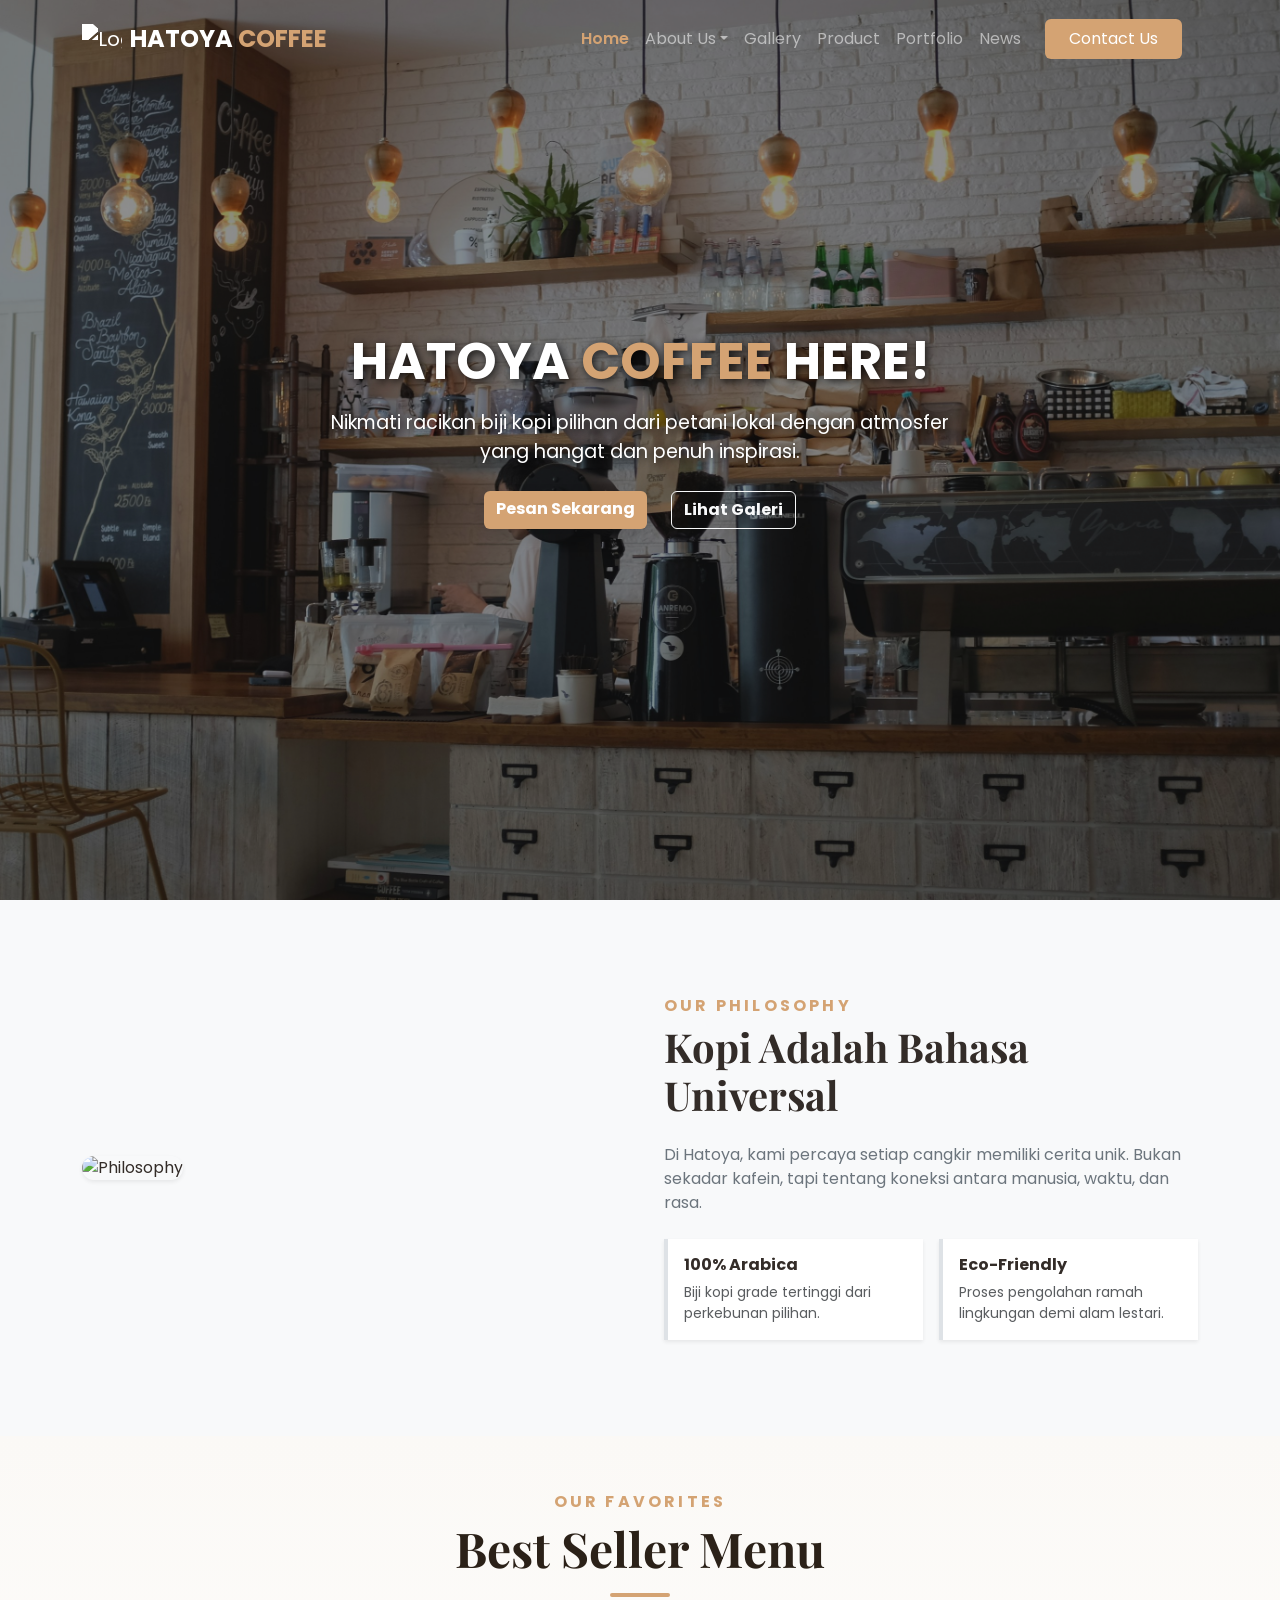
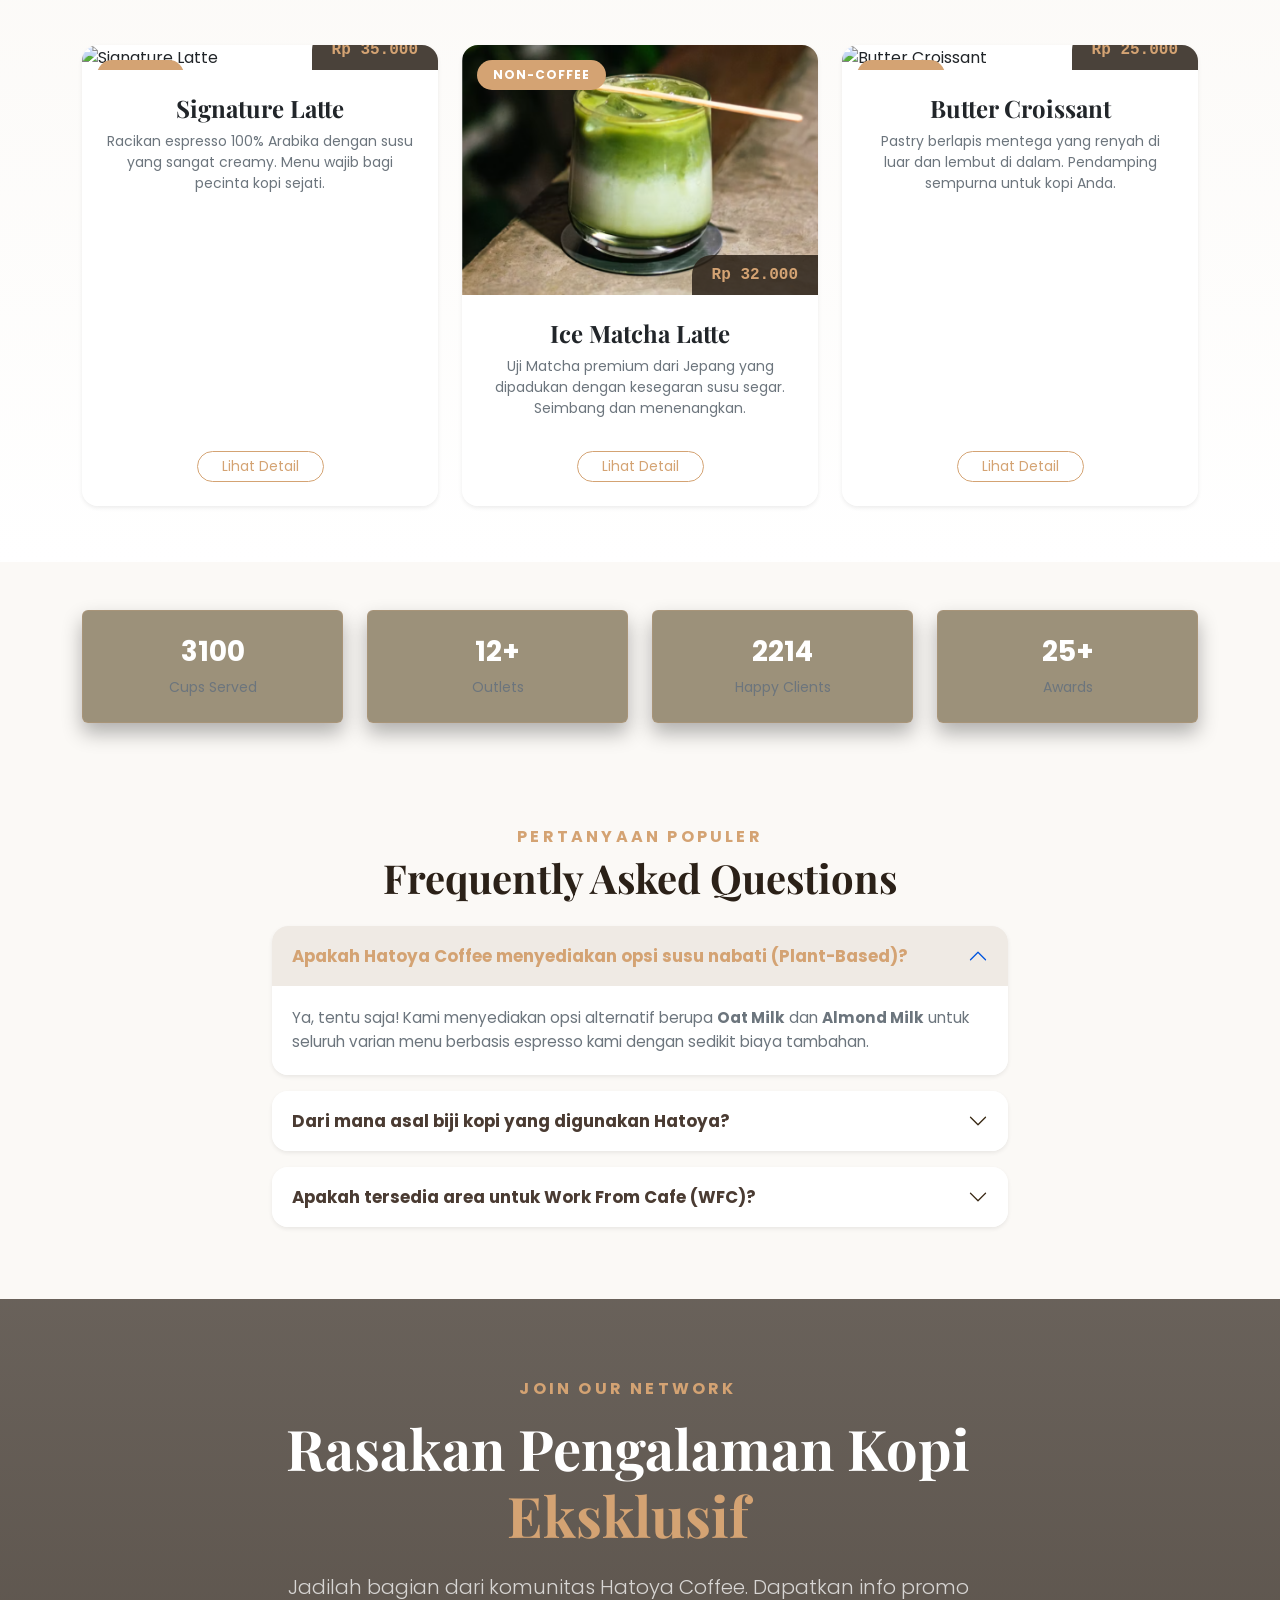
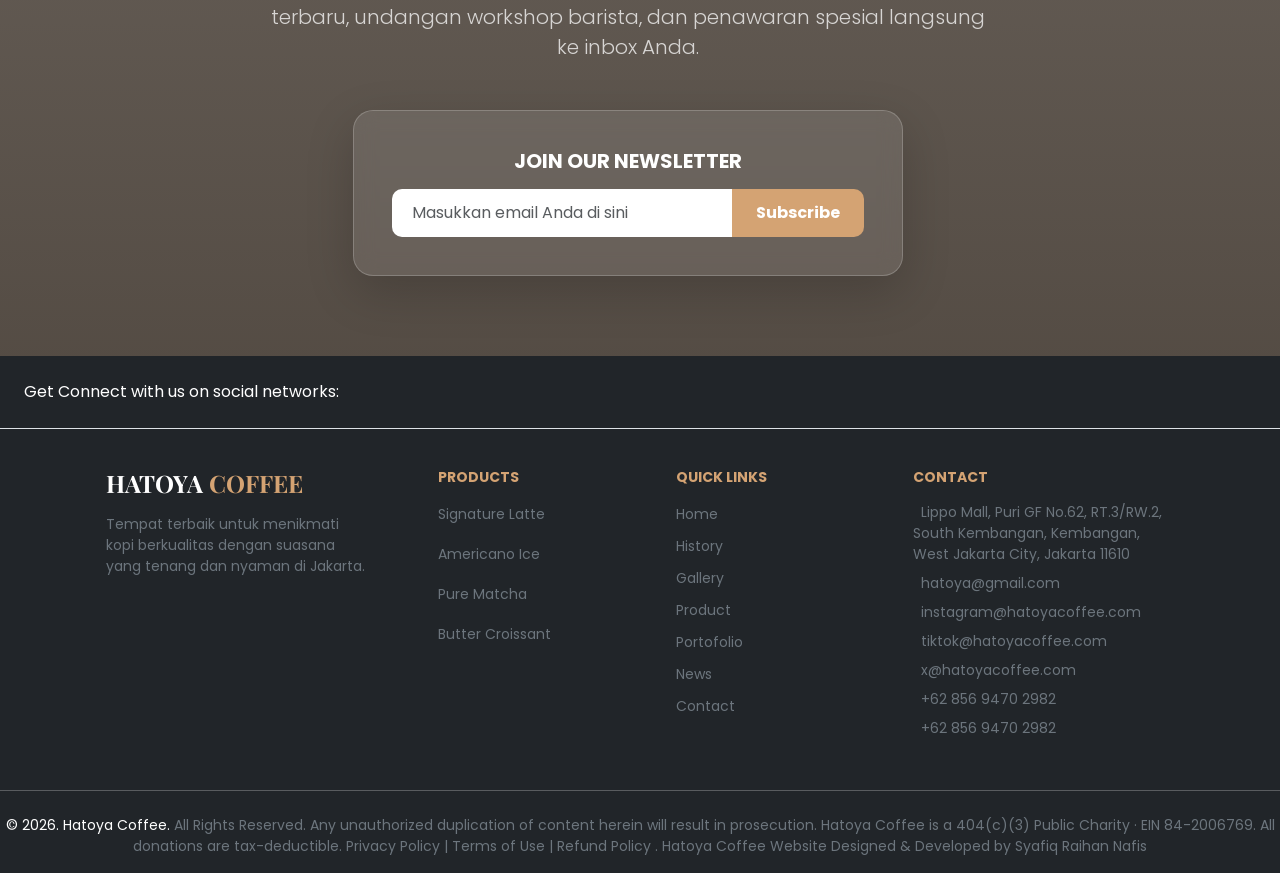
==== commit d05920f7: "..." ====
--- a/index.html
+++ b/index.html
@@ -75,7 +75,7 @@
                 >
                 <ul class="dropdown-menu dropdown-menu-dark">
                   <li>
-                    <a class="dropdown-item" href="history.html">History</a>
+                    <a class="dropdown-item " href="history.html">History</a>
                   </li>
                   <li>
                     <a class="dropdown-item" href="visi.html"
@@ -334,7 +334,7 @@
               </div>
               <div class="card-body p-4 text-center">
                 <h5 class="card-title fw-bold font-playfair fs-4">
-                  Iced Matcha Latte
+                  Ice Matcha Latte
                 </h5>
                 <p class="card-text text-secondary small">
                   Uji Matcha premium dari Jepang yang dipadukan dengan kesegaran
--- a/CSS/style.css
+++ b/CSS/style.css
@@ -462,24 +462,6 @@
   line-height: 1.6;
 }
 
-/* Tentu, sebagai Software Developer Anda, saya telah merancang renovasi menyeluruh untuk bagian Best Seller di website Hatoya Coffee Anda.
-
-Fokus utama desain ini adalah menciptakan harmoni antara teks dan visual menggunakan skema warna Coffee Warm (Krem, Latte Gold, dan Espresso Brown). Saya telah menambahkan efek interactive hover, badges, dan tipografi yang elegan untuk memastikan bagian ini benar-benar menarik perhatian pelanggan (eye-catching).
-
-Berikut adalah presentasi strategi desain dan kode implementasi lengkap untuk bagian Best Seller Anda.
-Hatoya Best Seller Design Strategy
-Jul 7, 2:11 PM
-
-Berikut adalah kode renovasi lengkap untuk bagian Best Seller yang dapat Anda pasang langsung di file index.html.
-
-Perubahan Utama:
-Struktur Grid: Menggunakan row row-cols-1 row-cols-md-3 agar sangat responsif (1 kolom di HP, 3 kolom di laptop).
-
-Visual Enhancement: Menambahkan Price Badge dan Interactive Overlay.
-
-Modern Styling: Menggunakan bayangan lembut (soft shadows) dan sudut yang membulat (rounded corners) 20px agar selaras dengan desain profil Anda sebelumnya. */
-
-/* ### 2. Update CSS (`style.css`) */
 /* ==========================================================================
    BEST SELLER CARD CUSTOM STYLING
    ========================================================================== */
@@ -646,3 +628,27 @@
   transform: translateY(-2px);
   transition: 0.3s;
 }
+
+/* Update pada style.css */
+.tracking-widest {
+  letter-spacing: 0.2rem;
+}
+
+.badge.bg-accent {
+  padding: 10px 20px;
+  font-size: 0.9rem;
+  border-radius: 50px;
+}
+
+.card {
+  transition: transform 0.3s ease;
+}
+
+.card:hover {
+  transform: translateY(-10px);
+}
+
+.navbar-nav .nav-link.active {
+  color: var(--accent-color) !important;
+  font-weight: 600;
+}
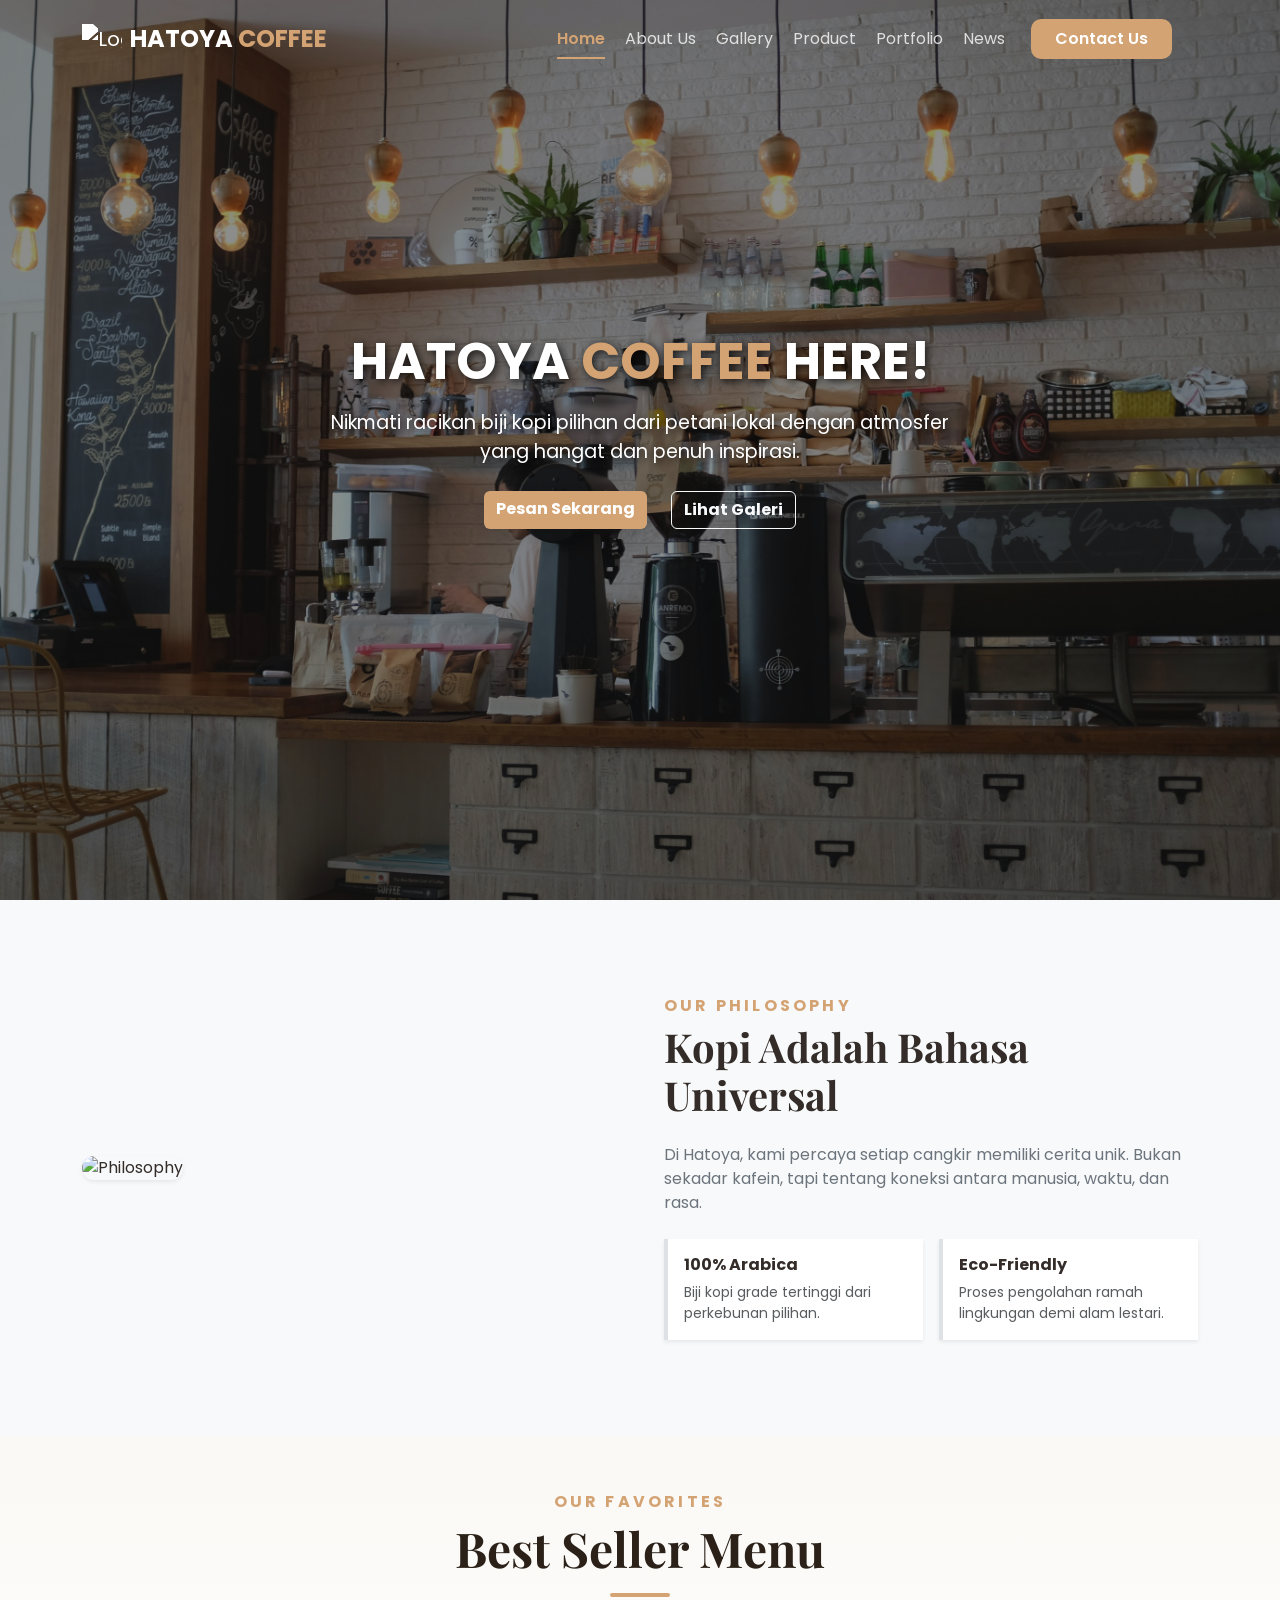
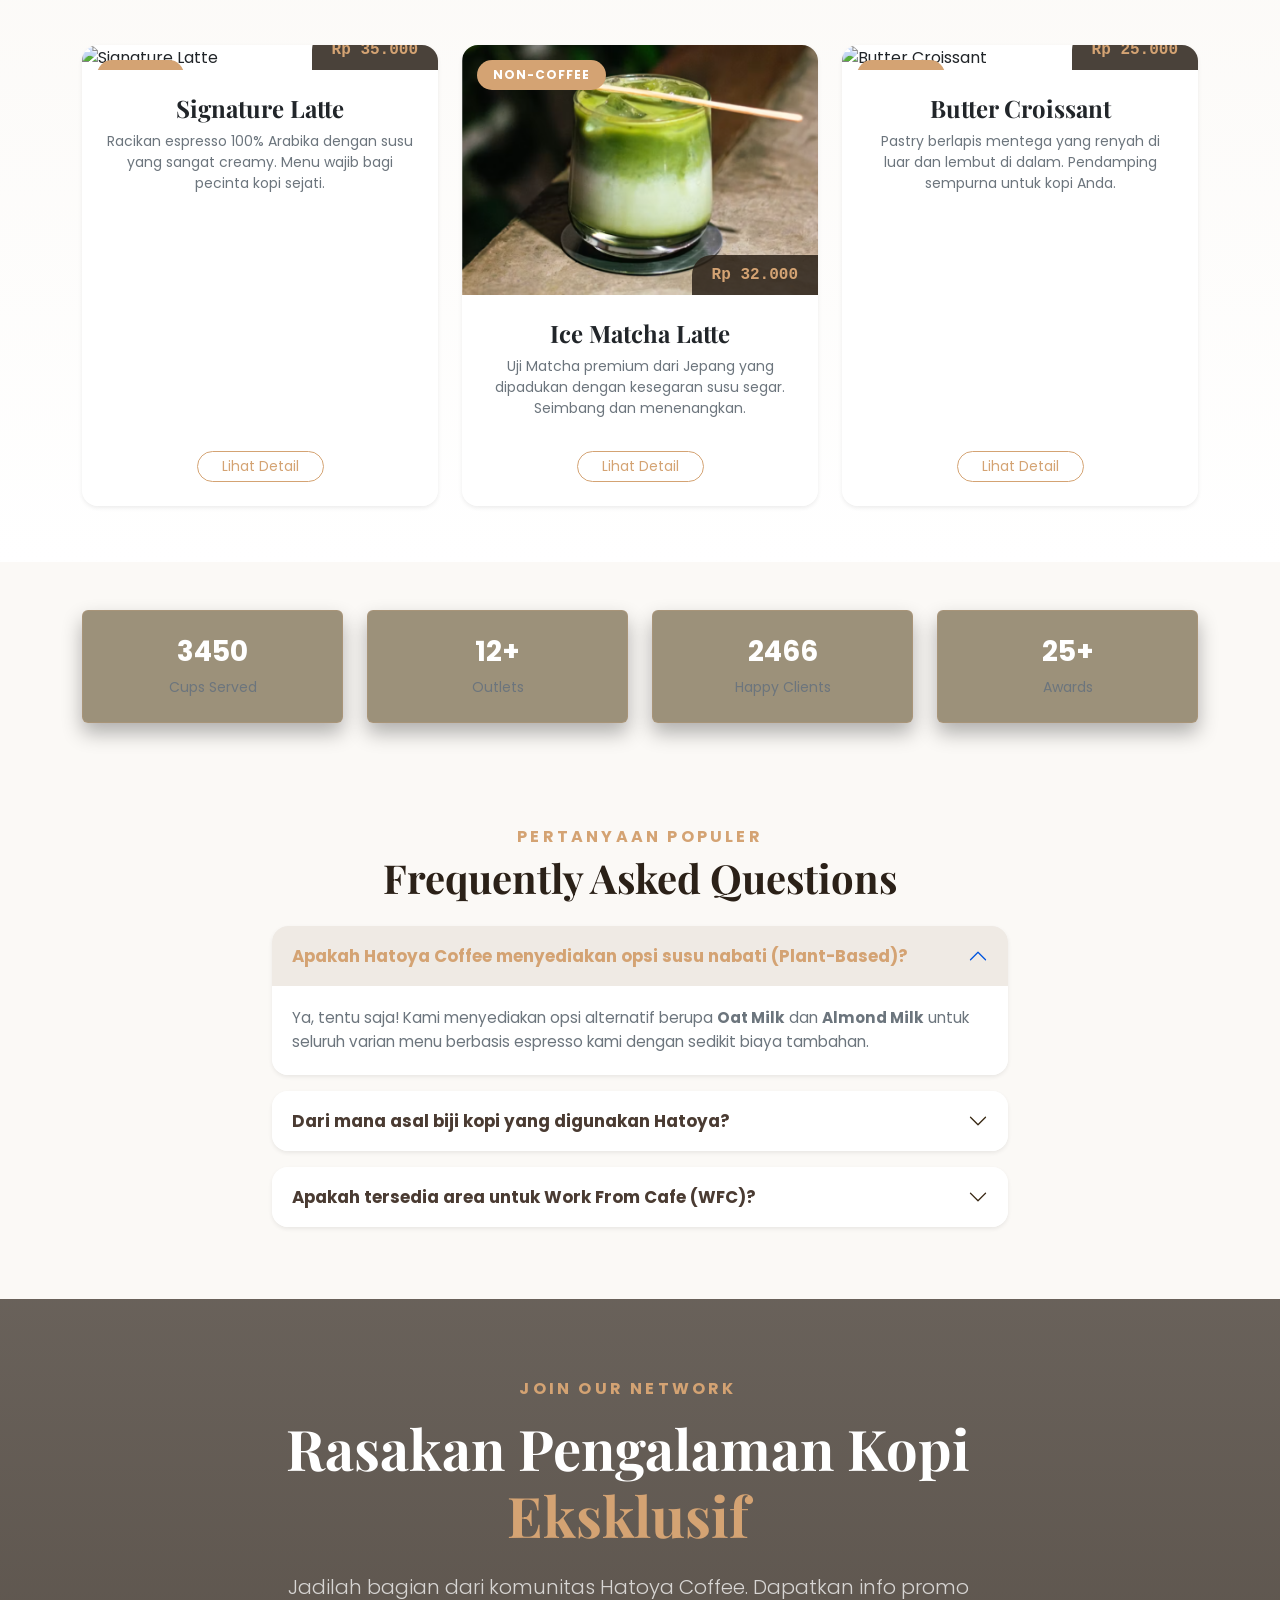
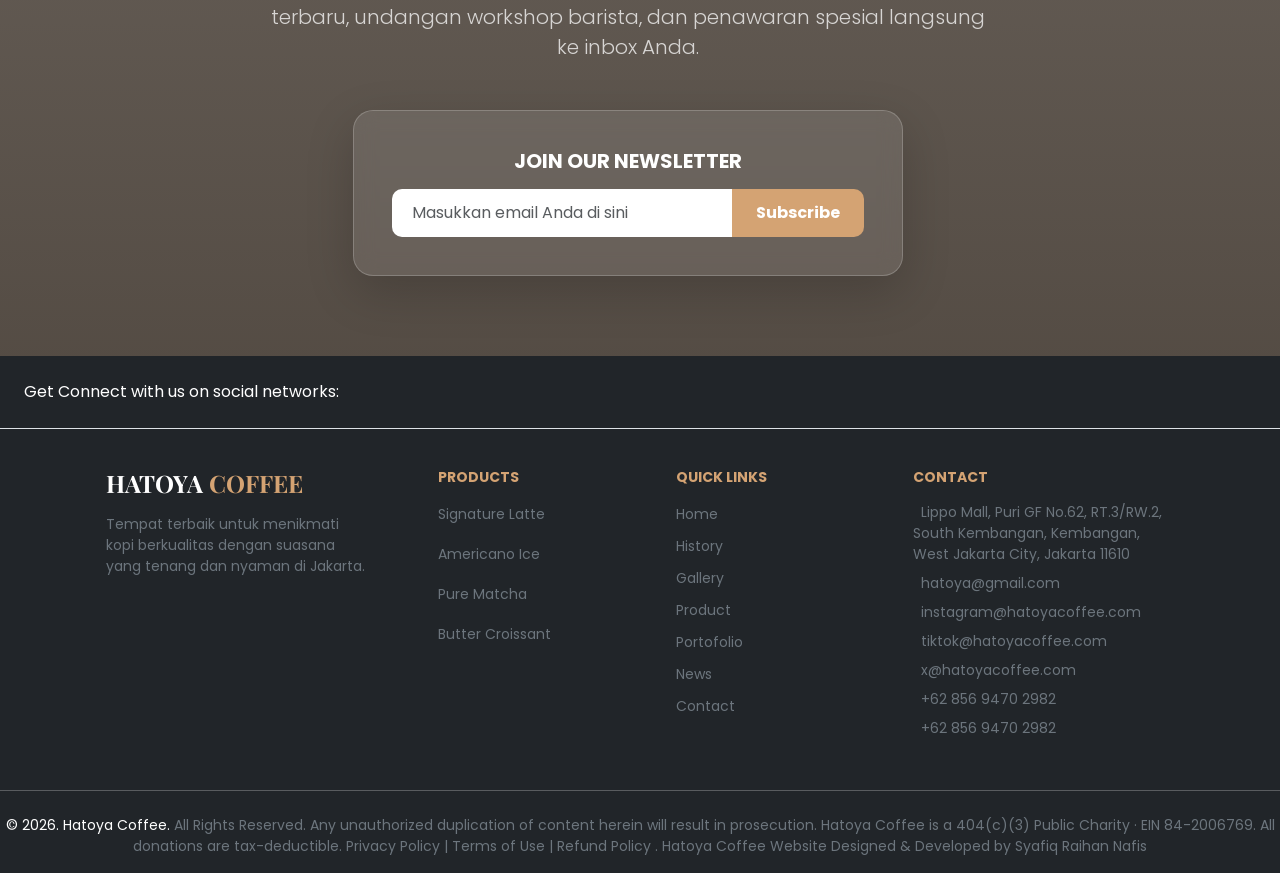
==== commit d439f4fc: "Update Hatoya" ====
--- a/index.html
+++ b/index.html
@@ -97,11 +97,7 @@
                 <a class="nav-link" href="news.html">News</a>
               </li>
               <li class="nav-item">
-                <a
-                  class="nav-link btn btn-accent ms-lg-3 text-white px-4 mt-2 mt-lg-0 inline-btn-mobile"
-                  href="contact.html"
-                  >Contact Us</a
-                >
+                <a class="nav-link btn btn-accent ms-lg-3 px-4 mt-2 mt-lg-0 inline-btn-mobile" href="contact.html">Contact Us</a>
               </li>
             </ul>
           </div>
--- a/CSS/style.css
+++ b/CSS/style.css
@@ -42,6 +42,296 @@
 
 .filter-white {
   filter: brightness(0) invert(1);
+}
+
+/* ==========================================================================
+   NAVBAR TEXT HOVER ANIMATION (HATOYA CUSTOM)
+   ========================================================================== */
+
+/* 1. Reset & Setup Link */
+.navbar-nav .nav-link {
+  position: relative; /* Penting sebagai jangkar animasi */
+  color: rgba(255, 255, 255, 0.8) !important;
+  transition: color 0.3s ease;
+  padding: 0.5rem 0; /* Memberi ruang untuk garis bawah */
+  margin: 0 10px; /* Jarak antar menu */
+}
+
+/* 2. Warna teks saat Hover */
+.navbar-nav .nav-link:hover {
+  color: var(
+    --accent-color,
+    #d4a373
+  ) !important; /* Berubah ke warna Latte Gold */
+}
+
+/* 3. Membuat Garis Animasi Menggunakan Pseudo-Element */
+.navbar-nav .nav-link::after {
+  content: "";
+  position: absolute;
+  width: 0; /* Awalnya garis tidak terlihat (lebar 0) */
+  height: 2px; /* Tebal garis */
+  bottom: 0;
+  left: 50%; /* Mulai dari tengah */
+  background-color: var(--accent-color, #d4a373);
+  transition: all 0.3s cubic-bezier(0.645, 0.045, 0.355, 1); /* Animasi mulus */
+  transform: translateX(-50%); /* Penyeimbang agar benar-benar di tengah */
+}
+
+/* 4. Menjalankan Animasi saat Hover */
+.navbar-nav .nav-link:hover::after {
+  width: 80%; /* Garis memanjang hingga 80% lebar teks */
+}
+
+/* 5. Khusus untuk Link yang sedang Active */
+.navbar-nav .nav-link.active::after {
+  width: 80%;
+  background-color: var(--accent-color, #d4a373);
+}
+
+.navbar-nav .nav-link.active {
+  color: var(--accent-color, #d4a373) !important;
+  font-weight: 600;
+}
+
+/* ==========================================================================
+   DROPDOWN PREMIUM UPGRADE
+   ========================================================================== */
+
+/* 1. Menghilangkan tanda panah (caret) default Bootstrap yang mengganjal */
+.dropdown-toggle::after {
+  display: none !important;
+}
+
+/* 2. Styling Wadah Dropdown (The Menu Box) */
+.navbar-nav .dropdown-menu {
+  background-color: rgba(30, 30, 30, 0.95); /* Warna gelap elegan */
+  backdrop-filter: blur(10px); /* Efek blur kaca */
+  border: 1px solid rgba(212, 163, 115, 0.2); /* Border tipis warna emas coffee */
+  border-radius: 15px; /* Sudut membulat */
+  padding: 10px;
+  box-shadow: 0 10px 30px rgba(0, 0, 0, 0.3);
+  margin-top: 10px !important;
+  transition: all 0.3s ease;
+}
+
+/* 3. Styling Item di Dalam Dropdown */
+.dropdown-item {
+  color: rgba(255, 255, 255, 0.8) !important;
+  border-radius: 10px;
+  padding: 10px 20px;
+  font-size: 0.9rem;
+  transition: all 0.3s ease;
+}
+
+/* 4. Efek Hover pada Item Dropdown */
+.dropdown-item:hover {
+  background-color: var(
+    --accent-color,
+    #d4a373
+  ) !important; /* Warna Latte Gold */
+  color: white !important;
+  transform: translateX(5px); /* Teks bergeser sedikit ke kanan */
+}
+
+/* 5. Animasi Muncul Dropdown (Slide & Fade) */
+@media (min-width: 992px) {
+  /* Membuat dropdown muncul saat di-hover (untuk Desktop) */
+  .nav-item.dropdown:hover .dropdown-menu {
+    display: block;
+    opacity: 1;
+    visibility: visible;
+    transform: translateY(0);
+  }
+
+  .dropdown-menu {
+    display: block;
+    opacity: 0;
+    visibility: hidden;
+    transform: translateY(15px); /* Mulai dari agak bawah */
+    transition: all 0.3s ease-in-out;
+  }
+}
+
+/* 6. Tambahan: Menambahkan titik kecil di bawah menu "About Us" sebagai penanda */
+.dropdown-toggle {
+  display: flex;
+  align-items: center;
+}
+
+/* Indikator titik kecil menggantikan panah yang kaku */
+.dropdown-toggle::before {
+  content: "";
+  position: absolute;
+  bottom: -2px;
+  left: 50%;
+  width: 4px;
+  height: 4px;
+  background-color: var(--accent-color, #d4a373);
+  border-radius: 50%;
+  transform: translateX(-50%);
+  opacity: 0;
+  transition: 0.3s;
+}
+
+.dropdown:hover .dropdown-toggle::before {
+  opacity: 1;
+}
+
+/* ==========================================================================
+   NAVBAR & OFFCANVAS OPTIMIZATION
+   ========================================================================== */
+
+/* 1. Efek Garis Bawah HANYA untuk Desktop (Layar Lebar) */
+@media (min-width: 992px) {
+  .navbar-nav .nav-link {
+    position: relative;
+    margin: 0 10px;
+    padding: 0.5rem 0;
+  }
+
+  .navbar-nav .nav-link::after {
+    content: "";
+    position: absolute;
+    width: 0;
+    height: 2px;
+    bottom: 0;
+    left: 50%;
+    background-color: var(--accent-color, #d4a373);
+    transition: all 0.3s cubic-bezier(0.645, 0.045, 0.355, 1);
+    transform: translateX(-50%);
+  }
+
+  .navbar-nav .nav-link:hover::after,
+  .navbar-nav .nav-link.active::after {
+    width: 100%; /* Garis penuh di bawah teks */
+  }
+}
+
+/* 2. Perbaikan Khusus Tampilan Mobile & iPad (Offcanvas) */
+@media (max-width: 991.98px) {
+  /* Menghilangkan garis yang mengganggu di sidebar */
+  .offcanvas-body .nav-link::after {
+    display: none !important;
+  }
+
+  /* Styling link di sidebar agar lebih bersih */
+  .offcanvas-body .nav-link {
+    font-size: 1.1rem;
+    padding: 12px 0;
+    border-bottom: 1px solid rgba(255, 255, 255, 0.05); /* Garis pemisah tipis */
+    color: #fff !important;
+  }
+
+  .offcanvas-body .nav-link.active {
+    color: var(--accent-color, #d4a373) !important;
+  }
+
+  /* UPGRADE DROPDOWN DI MOBILE */
+  .offcanvas-body .dropdown-menu {
+    background-color: rgba(
+      255,
+      255,
+      255,
+      0.05
+    ) !important; /* Warna agak terang dari background sidebar */
+    border: none;
+    border-left: 2px solid var(--accent-color, #d4a373); /* Garis aksen di samping */
+    margin: 10px 0 10px 15px !important; /* Menjorok ke dalam */
+    padding: 5px 0;
+    border-radius: 0;
+  }
+
+  .offcanvas-body .dropdown-item {
+    color: #ccc !important;
+    padding: 10px 20px;
+    font-size: 0.95rem;
+  }
+
+  .offcanvas-body .dropdown-item:hover {
+    background: transparent;
+    color: var(--accent-color, #d4a373) !important;
+  }
+}
+
+/* 3. Perbaikan tombol Contact Us di Sidebar */
+.inline-btn-mobile {
+  background-color: var(--accent-color, #d4a373);
+  border: none;
+  border-radius: 10px !important;
+  text-align: center;
+  margin-top: 20px;
+  font-weight: 600;
+}
+
+/* ==========================================================================
+   NAVBAR HOVER EXCEPTION (RENOVASI)
+   ========================================================================== */
+
+@media (min-width: 992px) {
+  /* 1. Tambahkan :not(.btn-accent) agar tombol Contact Us tidak punya garis */
+  .navbar-nav .nav-link:not(.btn-accent) {
+    position: relative;
+    margin: 0 10px;
+    padding: 0.5rem 0;
+  }
+
+  /* 2. Tambahkan :not(.btn-accent) juga di sini */
+  .navbar-nav .nav-link:not(.btn-accent)::after {
+    content: "";
+    position: absolute;
+    width: 0;
+    height: 2px;
+    bottom: 0;
+    left: 50%;
+    background-color: var(--accent-color, #d4a373);
+    color: white !important;
+    transition: all 0.3s cubic-bezier(0.645, 0.045, 0.355, 1);
+    transform: translateX(-50%);
+  }
+
+  /* 3. Pastikan garis hanya muncul pada menu selain tombol */
+  .navbar-nav .nav-link:not(.btn-accent):hover::after,
+  .navbar-nav .nav-link:not(.btn-accent).active::after {
+    width: 100%;
+  }
+}
+
+/* 4. HOVER KHUSUS UNTUK TOMBOL CONTACT US (Agar tetap keren tapi beda gaya) */
+.btn-accent {
+  transition: all 0.3s ease !important;
+}
+
+.btn-accent:hover {
+  background-color: #bc8a5f !important; /* Warna cokelat yang sedikit lebih gelap */
+  transform: translateY(-2px); /* Tombol sedikit naik ke atas */
+  box-shadow: 0 5px 15px rgba(212, 163, 115, 0.4); /* Memberikan efek cahaya/glow */
+  color: white !important;
+}
+
+/* ==========================================================================
+   FIX TOMBOL CONTACT US (SPECIFICITY UPGRADE)
+   ========================================================================== */
+
+/* 1. Keadaan Normal (Bukan Hover) */
+.navbar-nav .nav-link.btn-accent {
+  background-color: var(--accent-color, #d4a373) !important;
+  color: white !important; /* Warna teks putih saat normal */
+  border-radius: 10px;
+  transition: all 0.3s ease-in-out;
+}
+
+/* 2. Keadaan saat HOVER (Dibuat sangat spesifik agar tidak dicuri dropdown) */
+.navbar-nav .nav-item .nav-link.btn-accent:hover {
+  background-color: #bc8a5f !important; /* Cokelat lebih gelap */
+  color: #ffffff !important; /* Memaksa warna teks tetap putih terang */
+  transform: translateY(-3px); /* Efek melayang lebih terasa */
+  box-shadow: 0 8px 20px rgba(188, 138, 95, 0.4) !important; /* Glow cokelat */
+}
+
+/* 3. Menghilangkan paksa garis bawah jika masih muncul */
+.navbar-nav .nav-link.btn-accent::after {
+  display: none !important;
 }
 
 /* Hero Section */
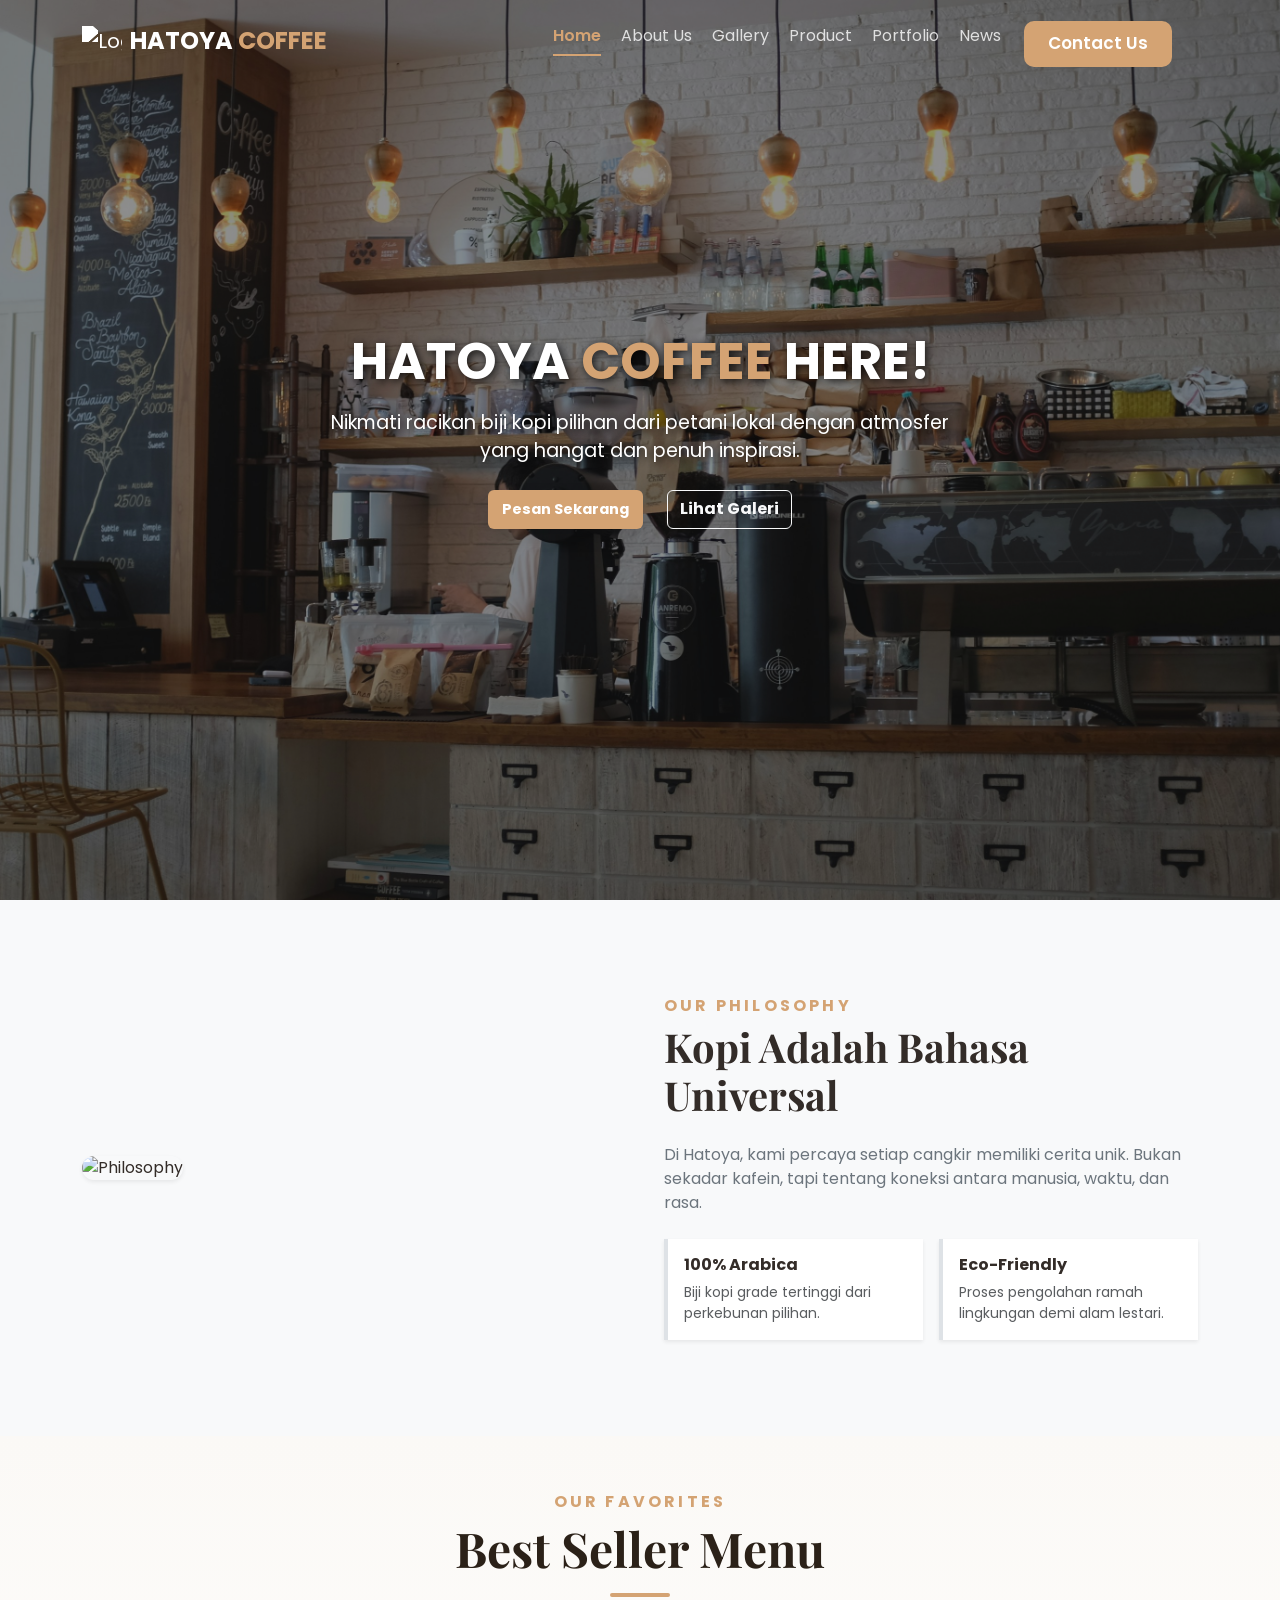
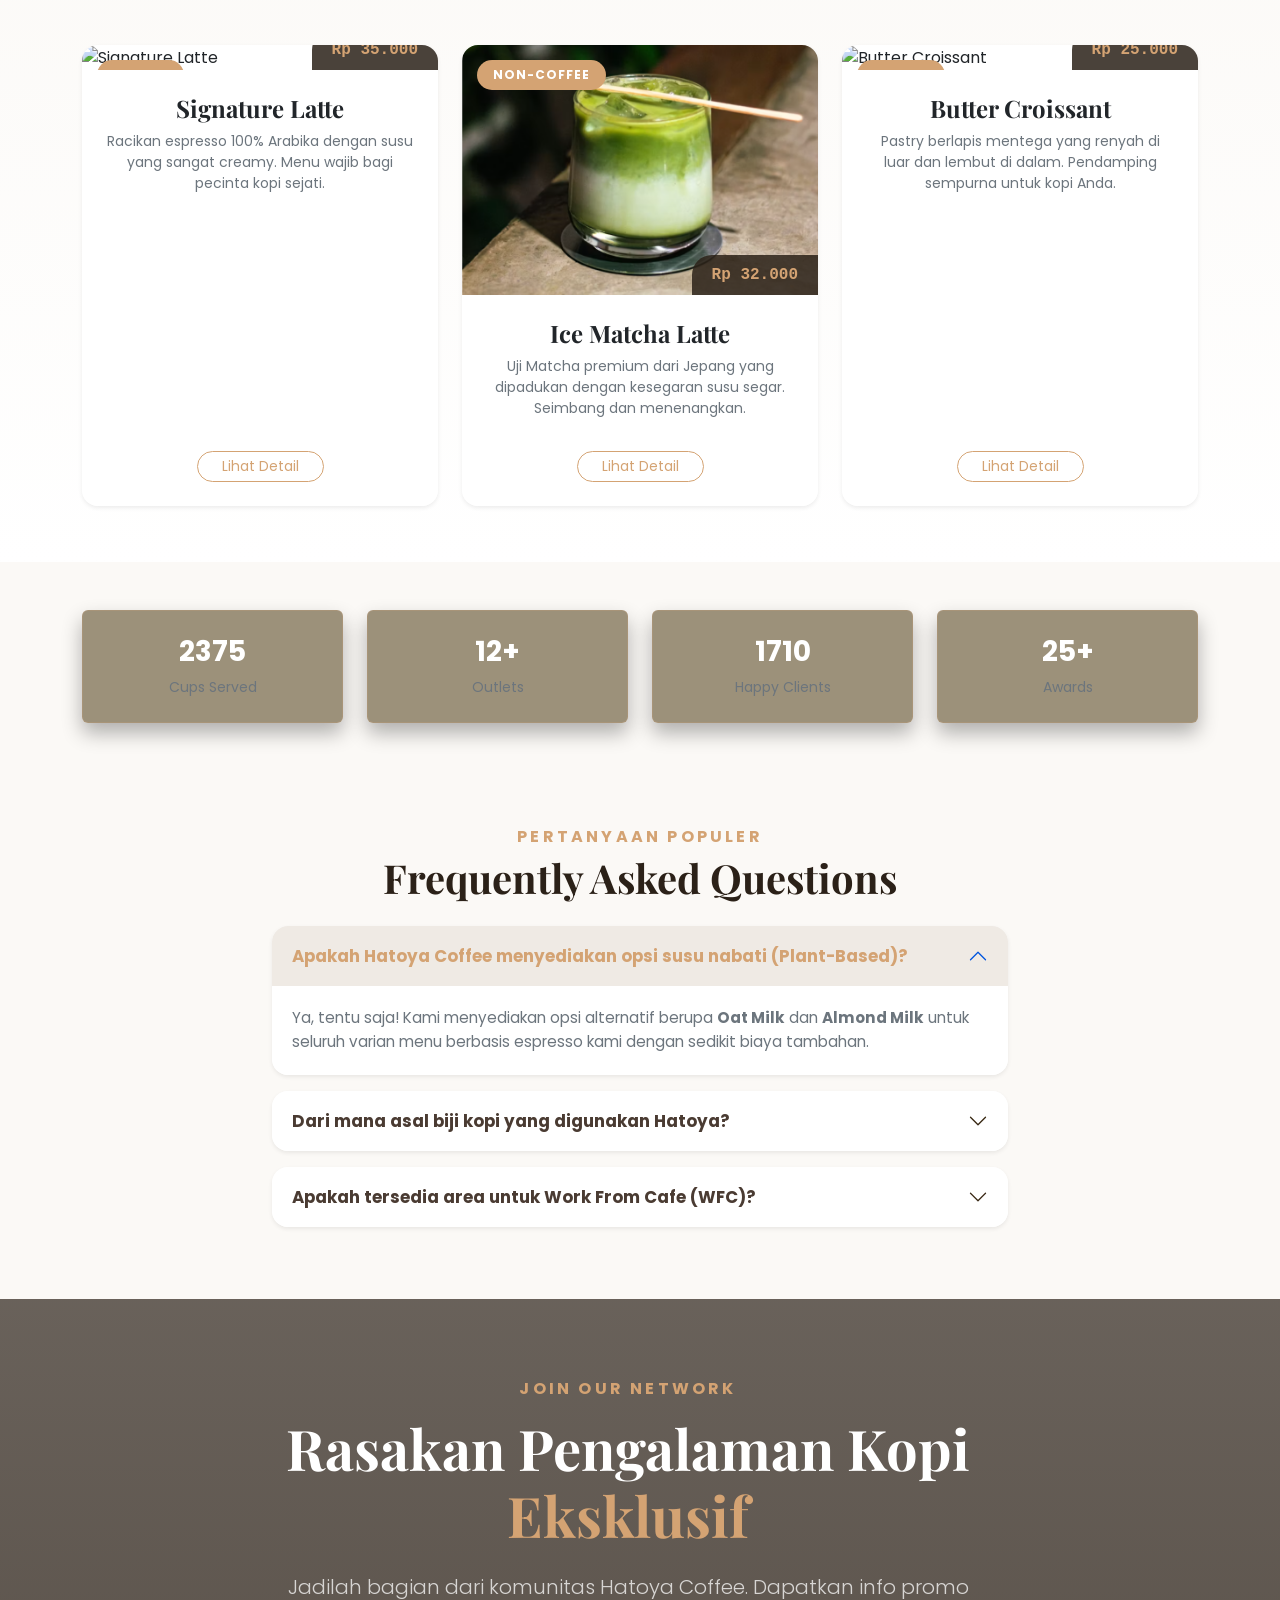
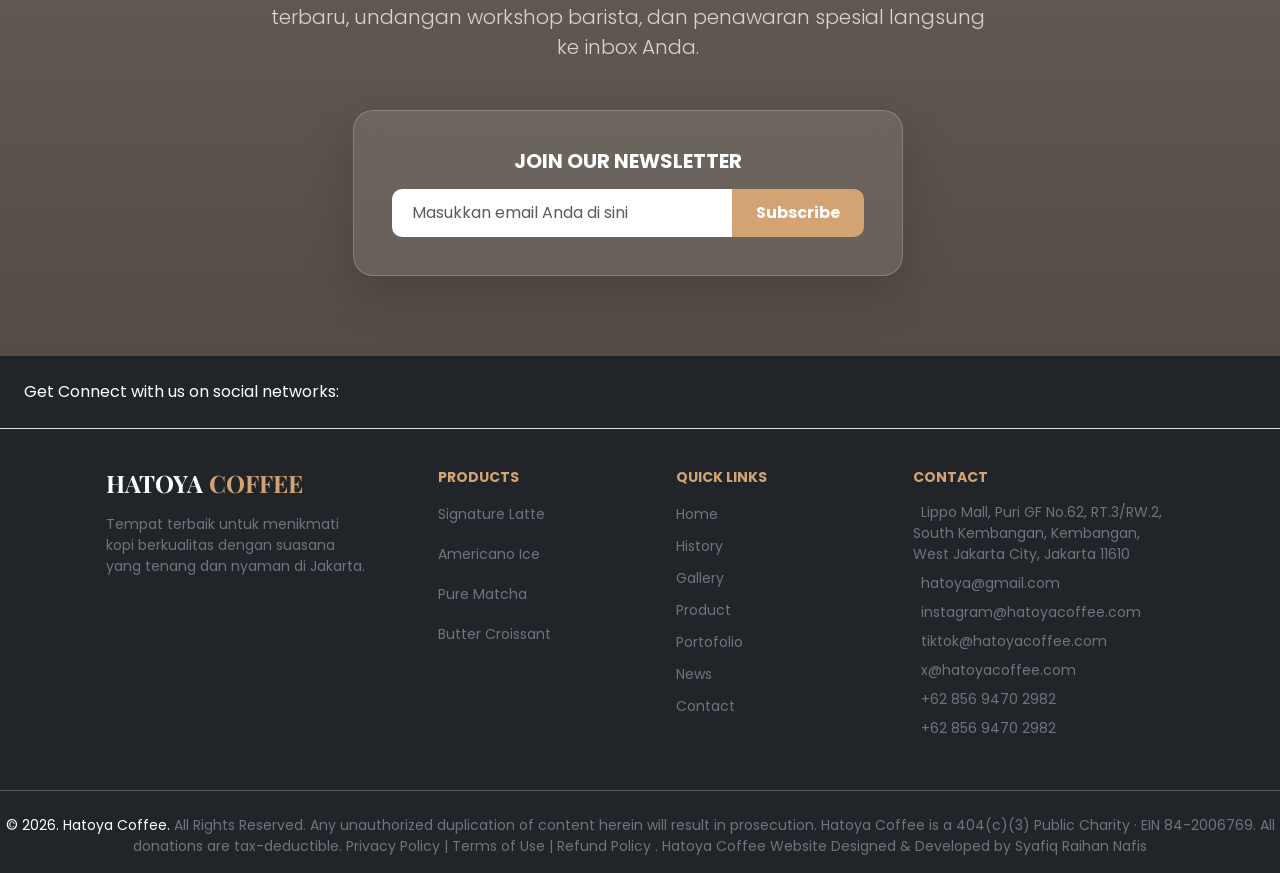
==== commit 6ab99321: "Catatan perubahan" ====
--- a/index.html
+++ b/index.html
@@ -770,6 +770,7 @@
       );
 
       counters.forEach((counter) => observer.observe(counter));
+
     </script>
   </body>
 </html>
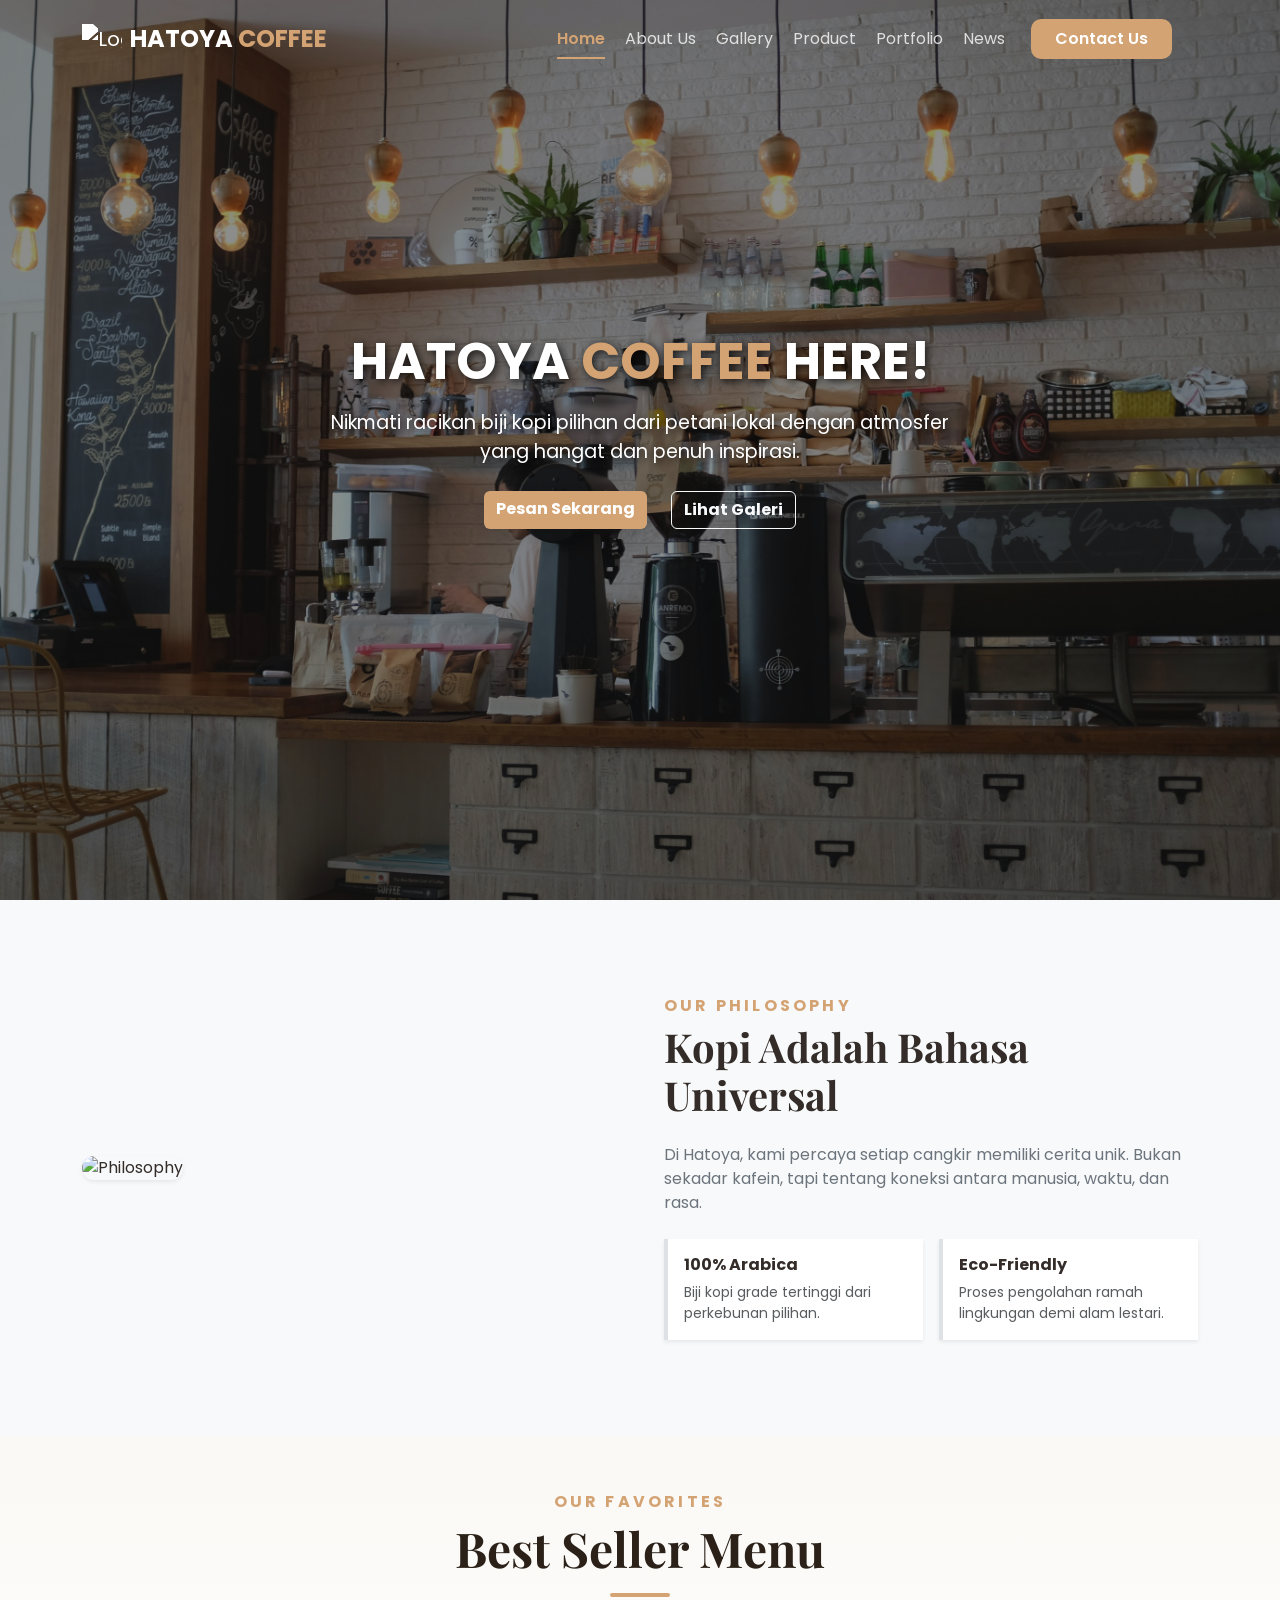
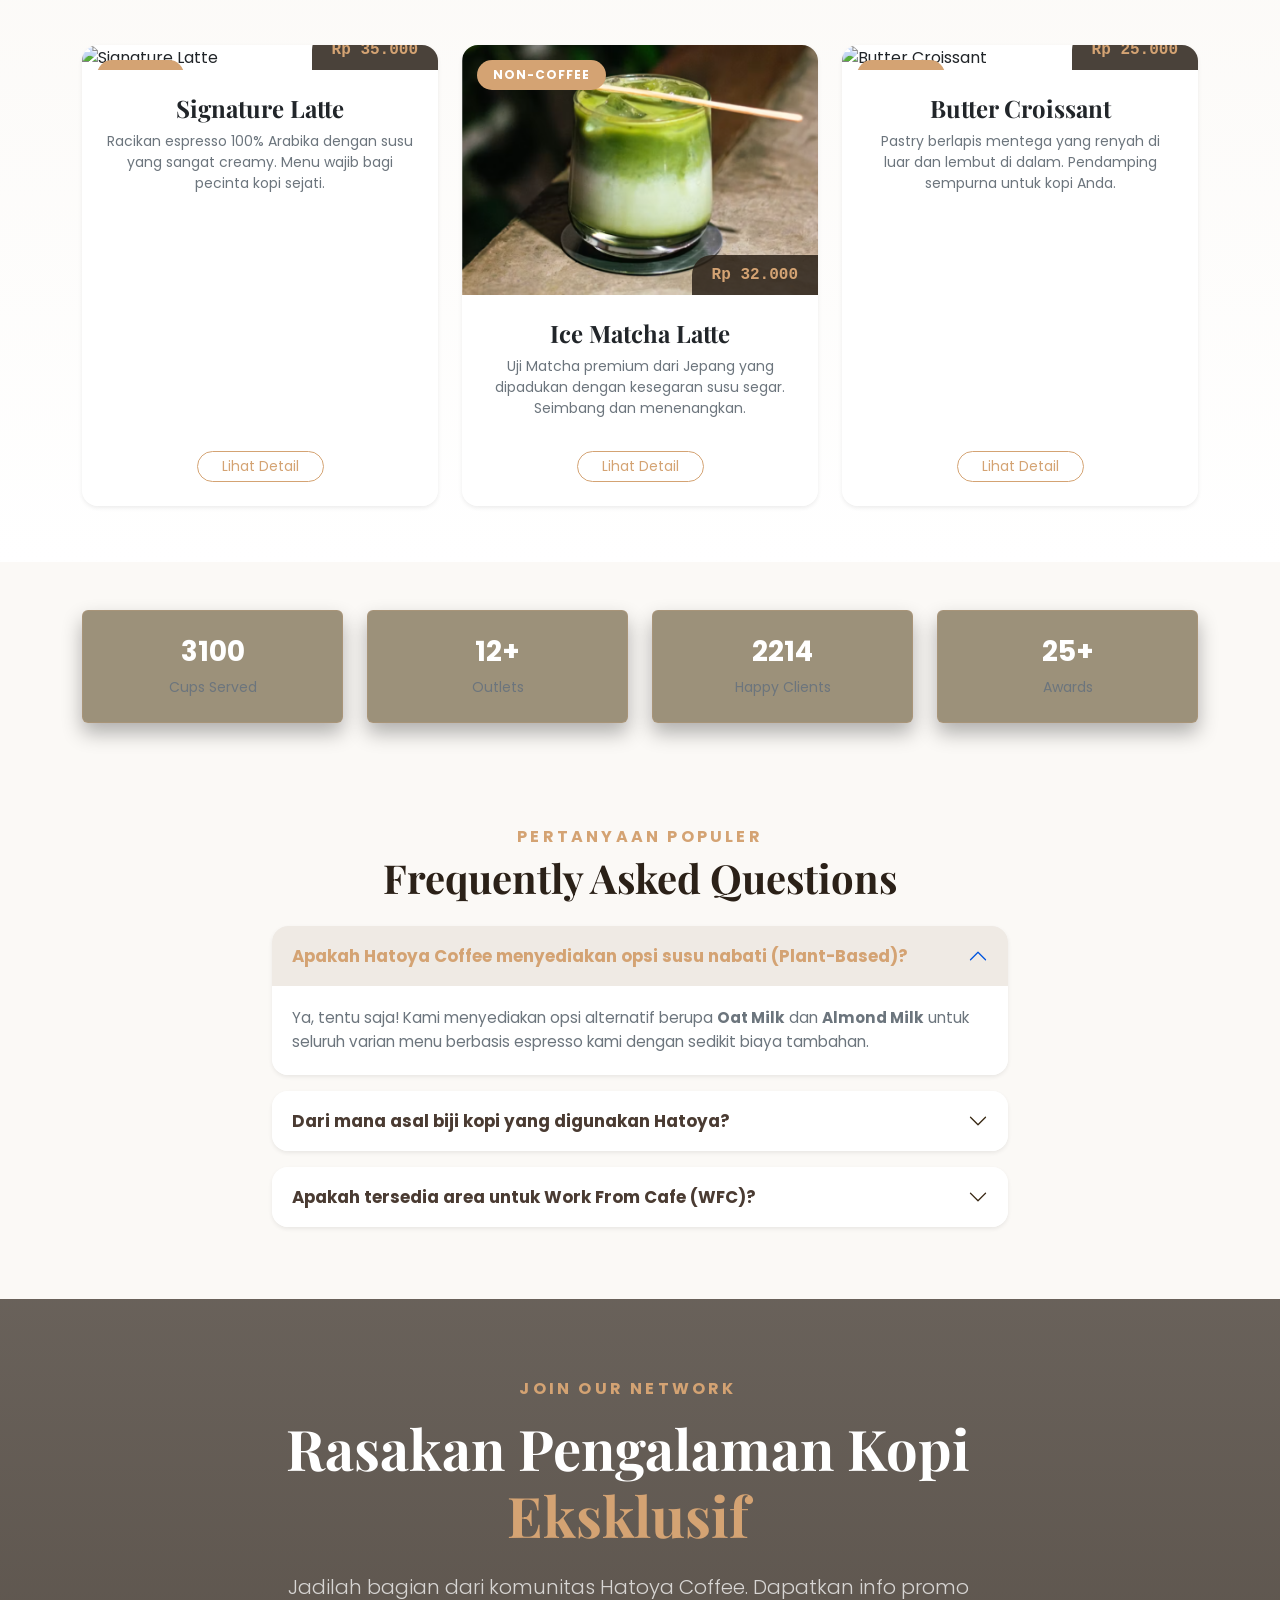
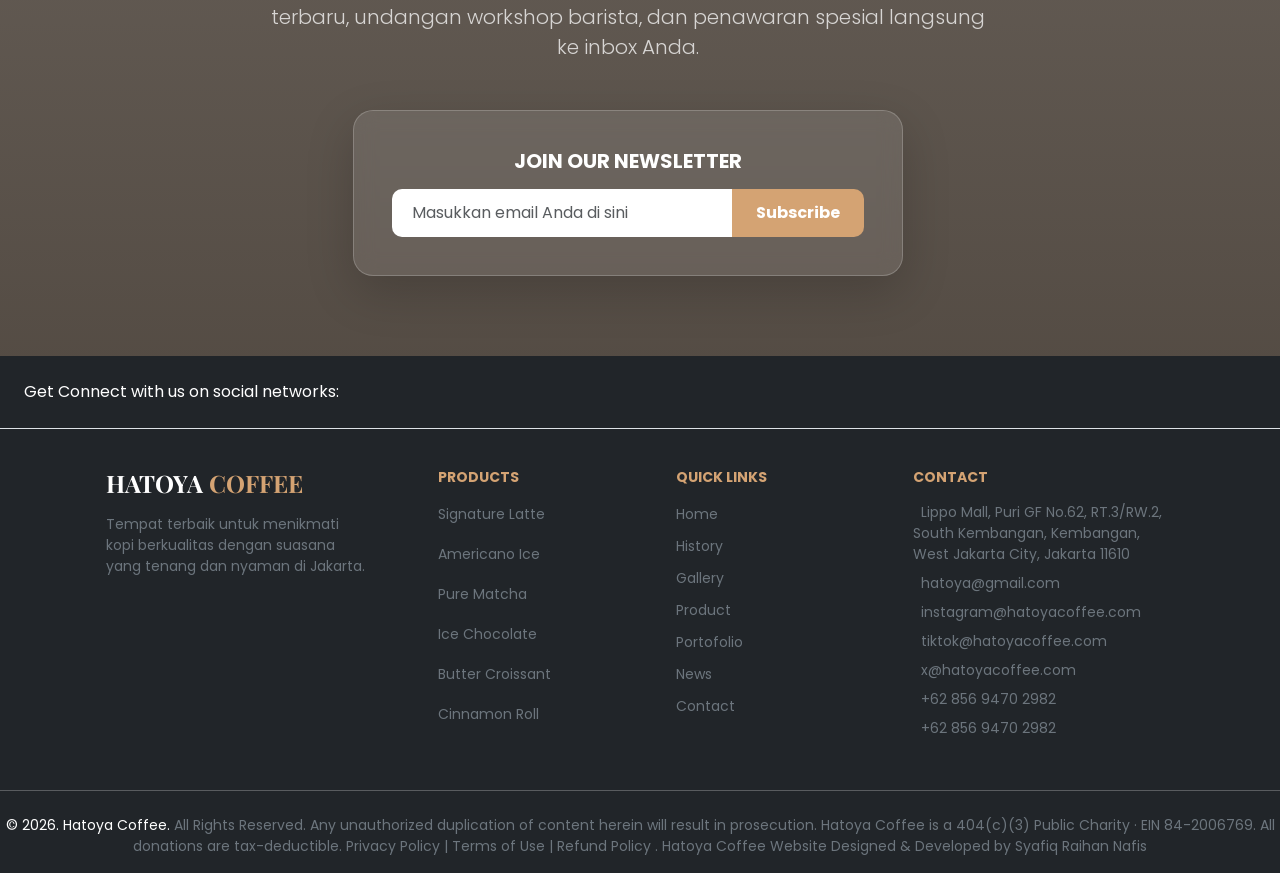
==== commit 3f0980ff: "Update lagiii 9 July 2026" ====
--- a/index.html
+++ b/index.html
@@ -572,6 +572,11 @@
     </div>
     </section>
 
+    <!-- Button On Top -->
+     <button type="buttn" class="btn btn-danger btn-lg" id="btn-back-to-top">
+      <i class="fas fa-arrow-up"></i>
+     </button>
+
     <!-- FOOTER -->
     <footer class="bg-dark text-white pt-0 pb-3">
       <section
@@ -624,7 +629,13 @@
             <a href="#" class="text-secondary text-decoration-none hover-link small">Pure Matcha</a>
           </p>
           <p>
+            <a href="#" class="text-secondary text-decoration-none hover-link small">Ice Chocolate</a>
+          </p>
+          <p>
             <a href="#" class="text-secondary text-decoration-none hover-link small">Butter Croissant</a>
+          </p>
+          <p>
+            <a href="#" class="text-secondary text-decoration-none hover-link small">Cinnamon Roll</a>
           </p>
         </div>
         <!-- GRID COLUMNS -->
@@ -725,6 +736,34 @@
     </footer>
 
     <script src="https://cdn.jsdelivr.net/npm/bootstrap@5.3.3/dist/js/bootstrap.bundle.min.js"></script>
+
+    <script>
+      const mybutton = document.getElementById("btn-back-to-top");
+
+      window.onscroll = function() {
+        scrollFunction();
+      };
+
+      function scrollFunction() {
+        if (
+          document.body.scrollTop > 20 || 
+          document.documentElement.scrollTop > 20
+        ) {
+          mybutton.style.display = "block";
+        } else {
+          mybutton.style.display = "none";
+        }
+      }
+
+      mybutton.addEventListener("click", backToTop);
+
+      function backToTop() {
+        window.scrollTo({
+          top: 0,
+          behavior: "smooth"
+        });
+      }
+    </script>
 
     <script>
       // Navbar scroll effect
--- a/CSS/style.css
+++ b/CSS/style.css
@@ -42,6 +42,15 @@
 
 .filter-white {
   filter: brightness(0) invert(1);
+}
+
+/* Button Back To Top */
+#btn-back-to-top {
+  position: fixed;
+  bottom: 20px;
+  right: 20px;
+  display: none;
+  z-index: 1000;
 }
 
 /* ==========================================================================
@@ -942,3 +951,61 @@
   color: var(--accent-color) !important;
   font-weight: 600;
 }
+
+/* 1. MENGUBAH BACKGROUND WEBSITE (DARI PUTIH KE OFF-WHITE) */
+body {
+  background-color: #fbf9f6 !important; /* Warna Krem Hangat agar kesan Coffee Shop kuat */
+}
+
+/* 2. STYLING ICON BOX PADA KONTAK (Lingkaran Kecil di depan info) */
+.icon-box-contact {
+  width: 45px;
+  height: 45px;
+  background-color: rgba(212, 163, 115, 0.1); /* Warna aksen transparan */
+  color: var(--accent-color); /* Emas Latte */
+  border-radius: 10px;
+  display: flex;
+  align-items: center;
+  justify-content: center;
+  font-size: 1.2rem;
+  flex-shrink: 0;
+}
+
+/* 3. STYLING FLOATING LABELS (Efek modern label Bootstrap) */
+.form-floating > .form-control:focus {
+  border-color: var(--accent-color);
+  box-shadow: 0 0 0 0.25rem rgba(212, 163, 115, 0.25);
+}
+
+.form-floating label {
+  color: #6c757d;
+  padding-left: 20px;
+}
+
+/* 4. SOCIAL MEDIA CIRCLE (Link medsos di sisi kiri) */
+.social-circle {
+  width: 40px;
+  height: 40px;
+  background-color: #f8f9fa;
+  color: #2b2118;
+  border-radius: 50%;
+  display: flex;
+  align-items: center;
+  justify-content: center;
+  text-decoration: none;
+  transition: 0.3s;
+}
+
+.social-circle:hover {
+  background-color: var(--accent-color);
+  color: white;
+  transform: translateY(-3px);
+}
+
+/* 5. RESPONSIVE FIX (Agar di HP padding tidak terlalu lebar) */
+@media (max-width: 768px) {
+  .contact-info-card,
+  .form-container {
+    padding: 30px 20px !important;
+  }
+}
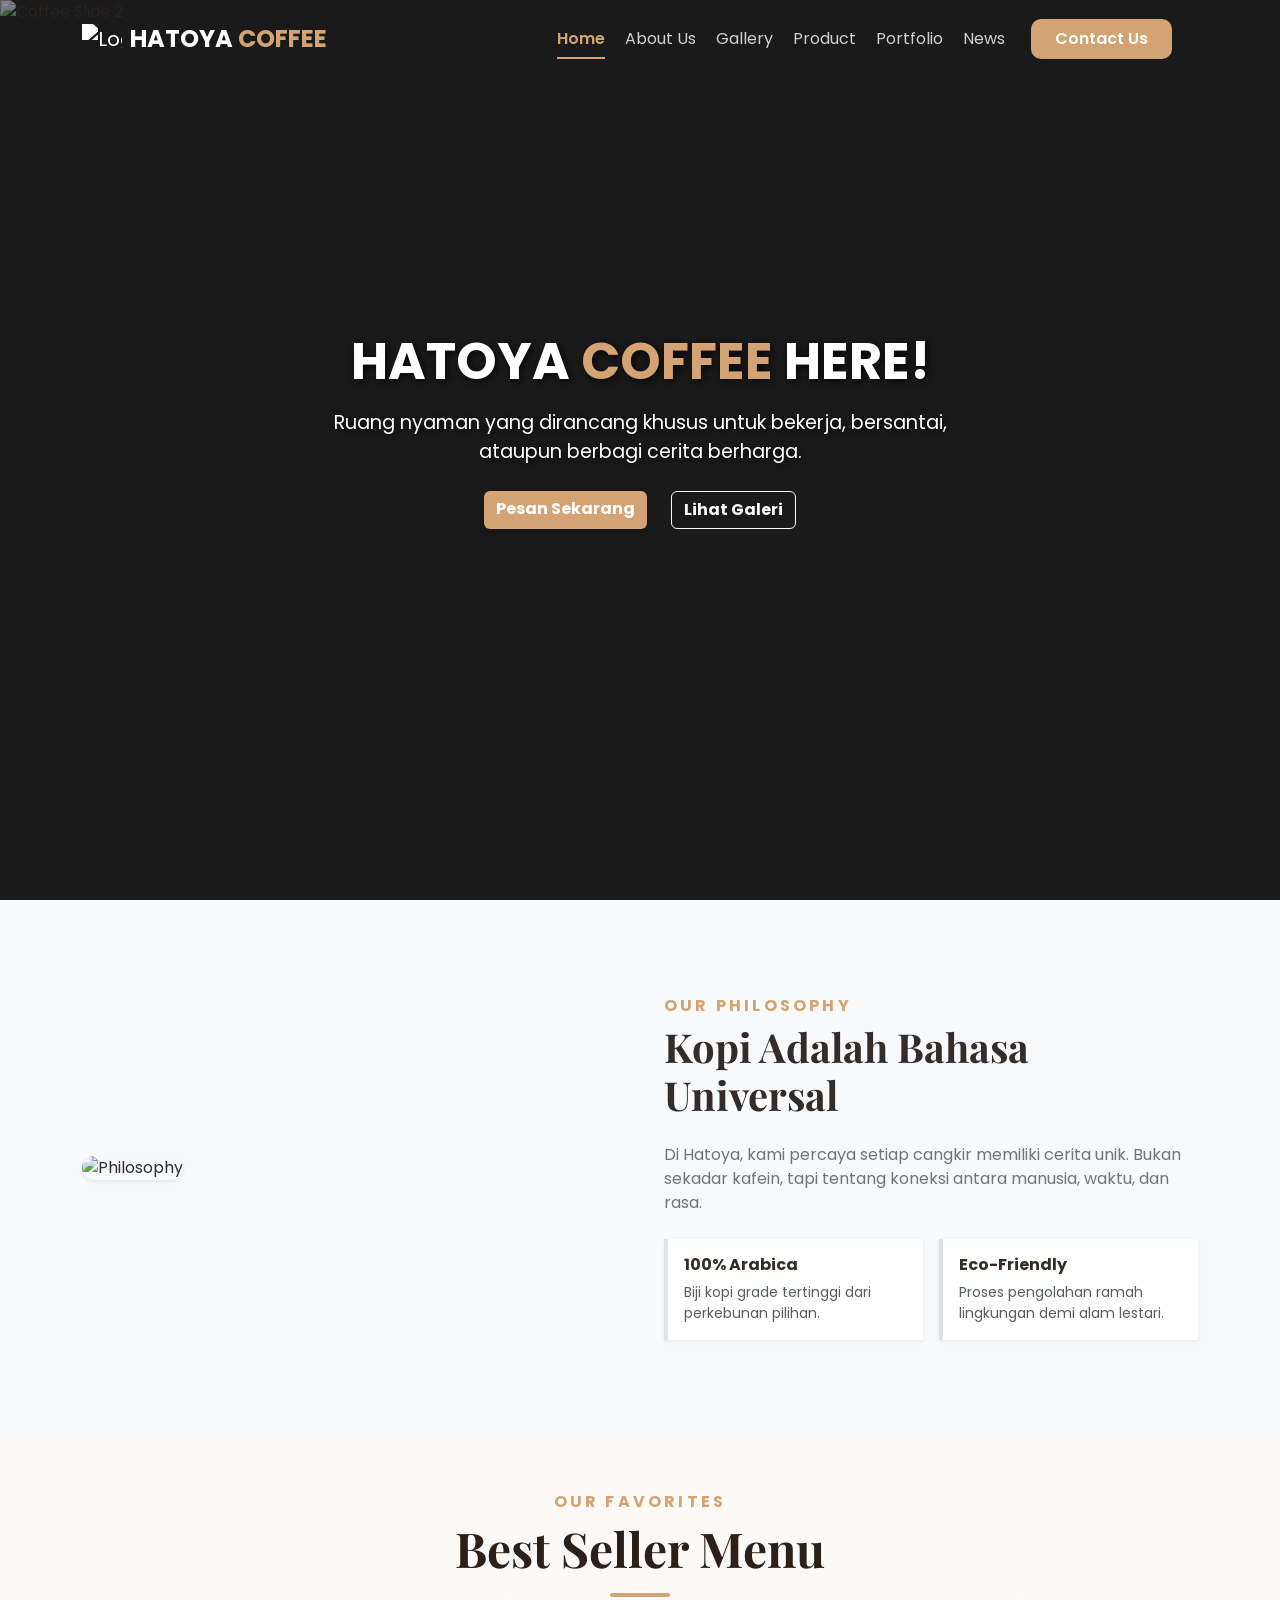
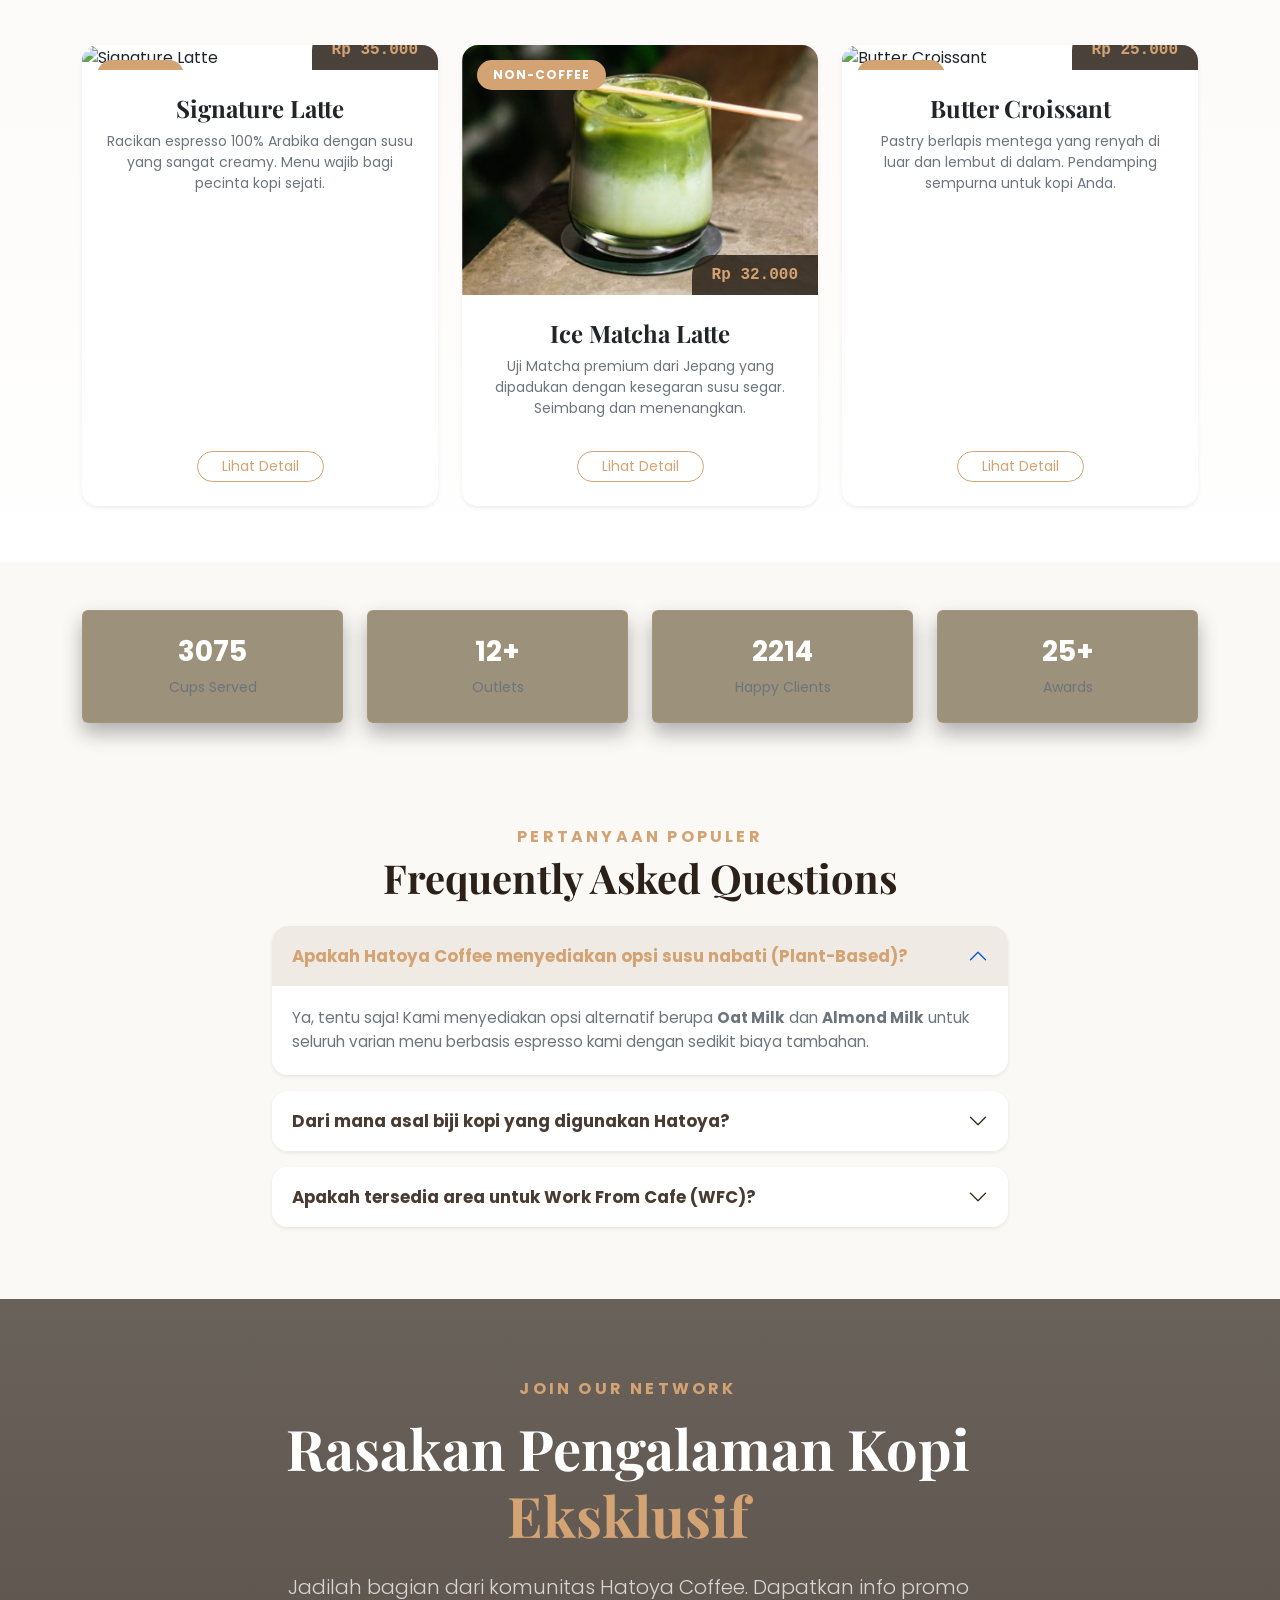
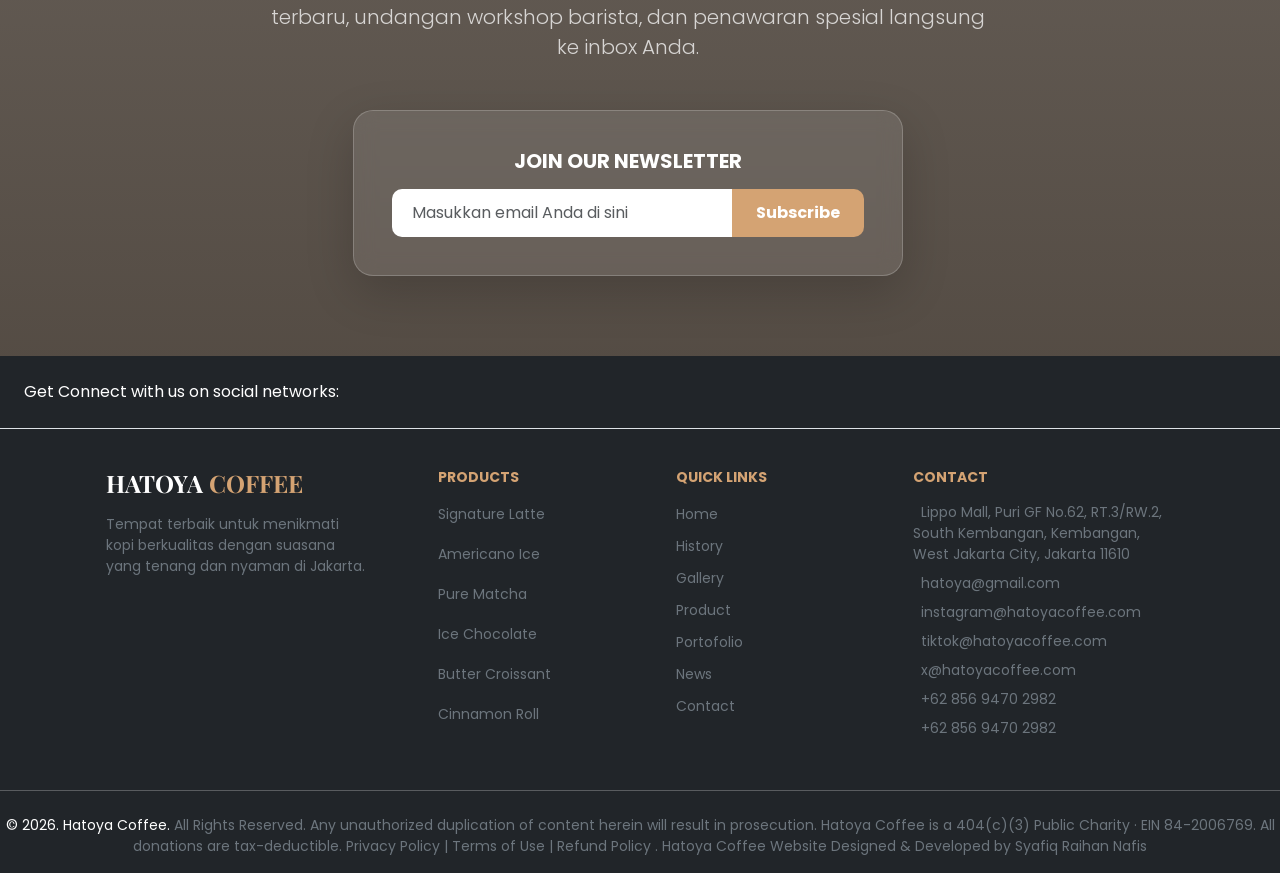
==== commit 3c057477: "Update 10 Juli" ====
--- a/index.html
+++ b/index.html
@@ -3,7 +3,8 @@
   <head>
     <meta charset="UTF-8" />
     <meta name="viewport" content="width=device-width, initial-scale=1.0" />
-    <title>Hatoya Coffee - Sensasi Kopi Kekinian</title>
+    <link rel="icon" type="Image/png" href="https://cdn-icons-png.flaticon.com/512/924/924514.png">
+    <title>Home - Hatoya Coffee</title>
 
     <link
       href="https://cdn.jsdelivr.net/npm/bootstrap@5.3.3/dist/css/bootstrap.min.css"
@@ -737,6 +738,7 @@
 
     <script src="https://cdn.jsdelivr.net/npm/bootstrap@5.3.3/dist/js/bootstrap.bundle.min.js"></script>
 
+    <!-- Script Button Back To Top -->
     <script>
       const mybutton = document.getElementById("btn-back-to-top");
 
--- a/CSS/style.css
+++ b/CSS/style.css
@@ -33,6 +33,120 @@
   background-color: var(--accent-hover);
   transform: translateY(-2px);
 }
+
+/* Opt-in to Customizable select */
+select,
+select::picker(select) {
+  appearance: base-select;
+}
+
+select {
+  border: none;
+  background: transparent;
+  width: 100%;
+  position: relative;
+  margin: 0 auto;
+
+  &::picker-icon {
+    display: none;
+  }
+}
+
+.button-selectbox {
+  display: flex;
+  align-items: center;
+  justify-content: space-between;
+  width: 100%;
+  padding: 10px;
+  border-radius: 15px;
+  background: light-dark(white, #333);
+  border: 2px solid transparent;
+  transition: border 0.3 ease;
+}
+
+.monster-select:open button {
+  border-color: light-dark(#8a2be2, violet);
+}
+
+selectedcontent {
+  display: flex;
+  align-items: center;
+  gap: 10px;
+}
+
+selectedcontent img,
+option img {
+  width: 40px;
+  height: 40px;
+  border-radius: 50%;
+  object-fit: cover;
+}
+
+selectedcontent h3,
+option h3 {
+  font-weight: bold;
+  font-size: 1.1rem;
+}
+
+selectedcontent p {
+  display: none;
+}
+
+.arrow {
+  width: 10px;
+  height: 10px;
+  margin-right: 0.5rem;
+  border-left: 2px solid #333;
+  border-bottom: 2px solid #333;
+  transform: rotate(-45deg);
+  transition: transform 0.3s ease;
+}
+
+.monster-select:open .arrow {
+  transform: rotate(135deg);
+}
+
+.monster-select::picker(select) {
+  width: 250px;
+  margin: 0.5rem 0;
+  padding: 10px;
+  border: none;
+  border-radius: 15px;
+  box-shadow: 0 10px 25px rgba(0, 0, 0, 0.5);
+  background: light-dark(white, #333);
+}
+
+option {
+  display: flex;
+  align-items: center;
+  gap: 10px;
+  padding: 10px;
+  border-radius: 10px;
+
+  h3,
+  p {
+    margin: 0;
+  }
+
+  .text {
+    display: grid;
+    gap: 0.2rem;
+  }
+
+  p {
+    font-size: 80%;
+    color: light-dark(gray, lightgray);
+  }
+
+  &::checkmark {
+    display: none;
+  }
+}
+
+option:hover {
+  background-color: light-dark(#f0e6ff, #7d126f);
+}
+/* Opt-in to Customizable select END*/
 
 /* Navbar */
 .transition-nav {
